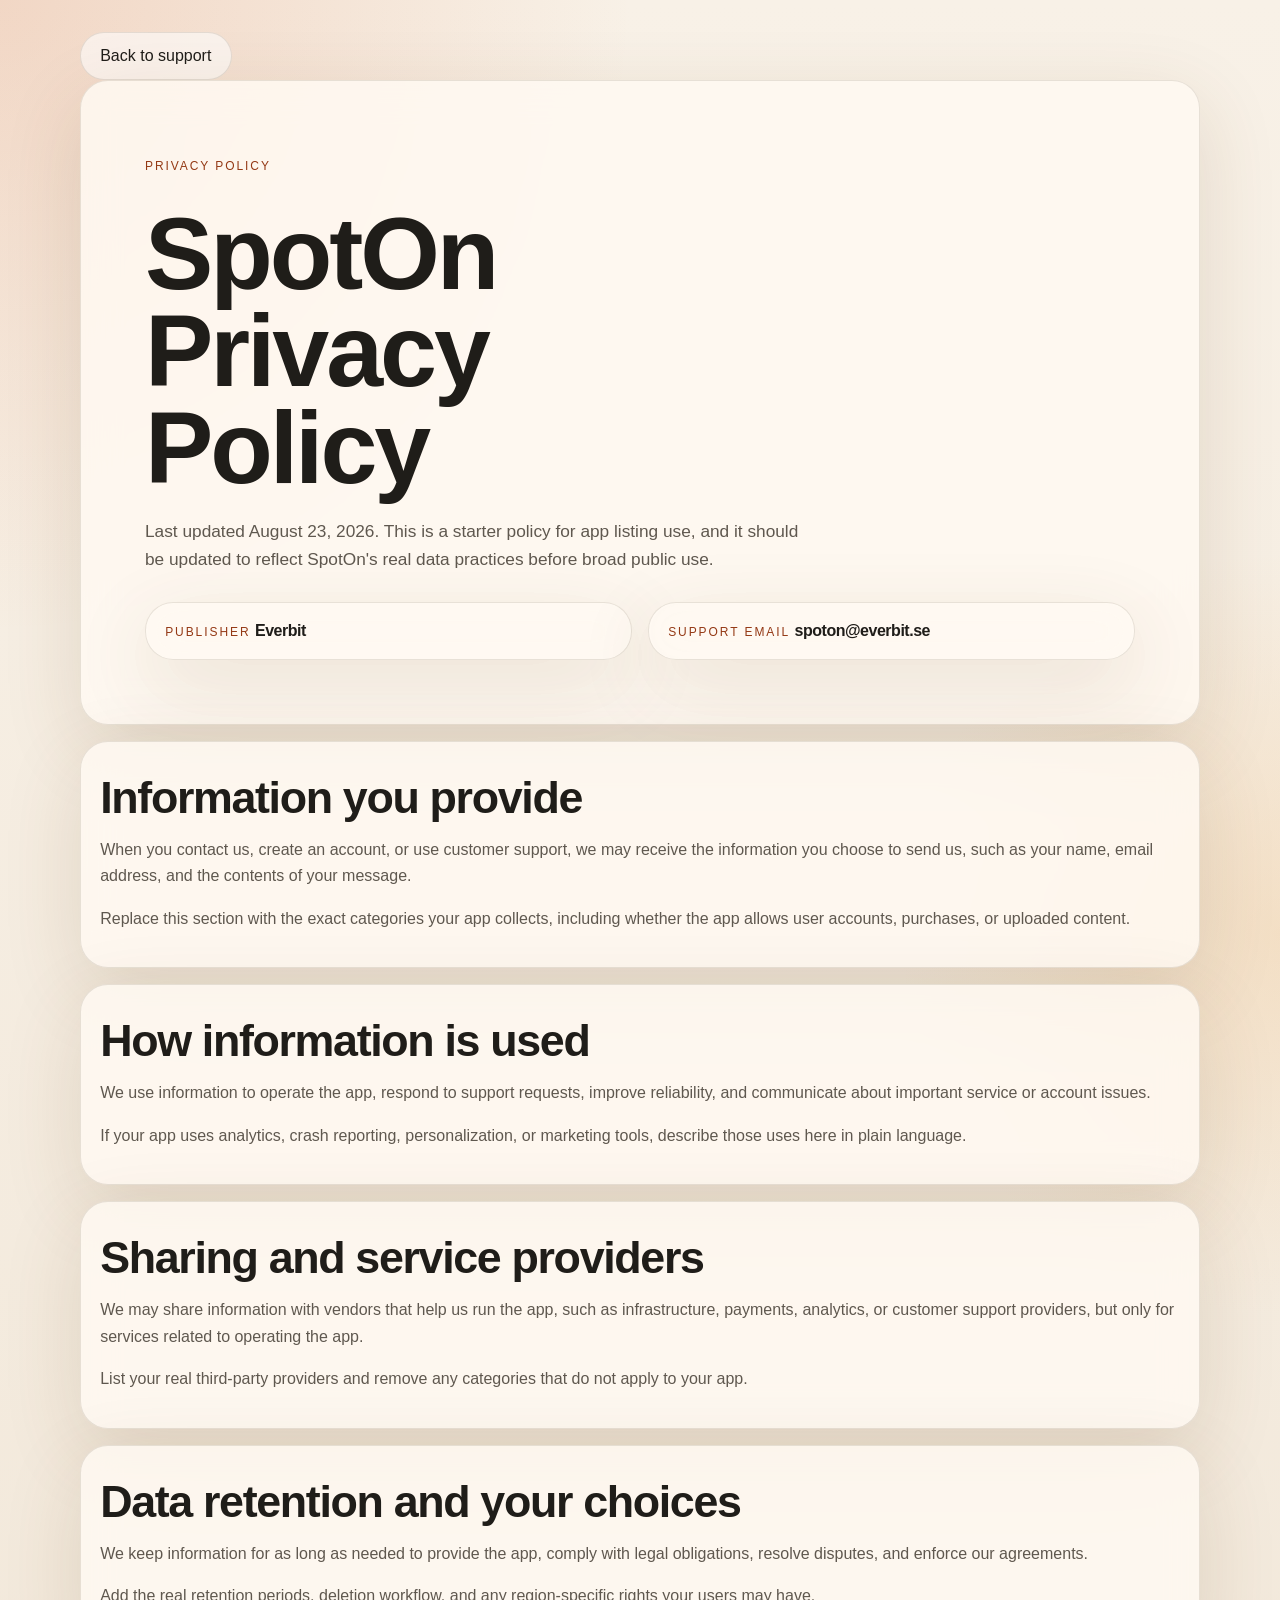
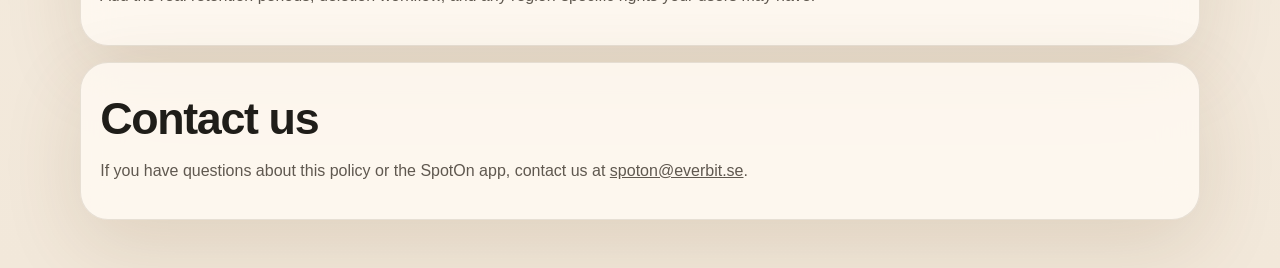
==== privacy/index.html @ d0b2c5c5 "Push site draft" ====
<!DOCTYPE html>
<html lang="en">
<head>
    <meta charset="utf-8"/>
    <meta name="viewport" content="width=device-width, initial-scale=1"/>
    <title>SpotOn Privacy Policy</title>
    <meta name="description" content="Privacy policy for the SpotOn app."/>
    <link rel="stylesheet" href="/styles.css"/>
</head>
<body>
<main class="shell">
    <a class="back-link" href="/support/">Back to support</a>

    <section class="panel">
        <p class="eyebrow">Privacy policy</p>
        <h1>SpotOn Privacy Policy</h1>
        <p class="lede">
            Last updated August 23, 2026. This is a starter policy for app listing use,
            and it should be updated to reflect SpotOn's real data practices before broad
            public use.
        </p>

        <div class="summary-grid">
            <section class="summary-card">
                <span class="label">Publisher</span>
                <strong>Everbit</strong>
            </section>
            <section class="summary-card">
                <span class="label">Support email</span>
                <strong>spoton@everbit.se</strong>
            </section>
        </div>
    </section>

    <div class="policy-sections">
        <section class="policy-card">
            <h2>Information you provide</h2>
            <p class="muted">
                When you contact us, create an account, or use customer support, we may receive the
                information you choose to send us, such as your name, email address, and the contents
                of your message.
            </p>
            <p class="muted">
                Replace this section with the exact categories your app collects, including whether the
                app allows user accounts, purchases, or uploaded content.
            </p>
        </section>

        <section class="policy-card">
            <h2>How information is used</h2>
            <p class="muted">
                We use information to operate the app, respond to support requests, improve
                reliability, and communicate about important service or account issues.
            </p>
            <p class="muted">
                If your app uses analytics, crash reporting, personalization, or marketing tools,
                describe those uses here in plain language.
            </p>
        </section>

        <section class="policy-card">
            <h2>Sharing and service providers</h2>
            <p class="muted">
                We may share information with vendors that help us run the app, such as
                infrastructure, payments, analytics, or customer support providers, but only for
                services related to operating the app.
            </p>
            <p class="muted">
                List your real third-party providers and remove any categories that do not apply to
                your app.
            </p>
        </section>

        <section class="policy-card">
            <h2>Data retention and your choices</h2>
            <p class="muted">
                We keep information for as long as needed to provide the app, comply with legal
                obligations, resolve disputes, and enforce our agreements.
            </p>
            <p class="muted">
                Add the real retention periods, deletion workflow, and any region-specific rights your
                users may have.
            </p>
        </section>

        <section class="policy-card">
            <h2>Contact us</h2>
            <p class="muted">
                If you have questions about this policy or the SpotOn app, contact us at
                <a href="mailto:spoton@everbit.se">spoton@everbit.se</a>.
            </p>
        </section>
    </div>
</main>
</body>
</html>
---- styles.css ----
:root {
    --page-bg: #f6efe2;
    --surface: rgba(255, 250, 242, 0.84);
    --ink: #1f1d19;
    --muted: #5f584f;
    --line: rgba(64, 50, 28, 0.12);
    --accent: #d4602b;
    --accent-deep: #943915;
    --shadow: 0 24px 80px rgba(96, 64, 22, 0.14);
}

* {
    box-sizing: border-box;
}

html {
    scroll-behavior: smooth;
}

body {
    margin: 0;
    background: radial-gradient(circle at top left, rgba(212, 96, 43, 0.18), transparent 28%),
    radial-gradient(circle at right center, rgba(239, 191, 132, 0.3), transparent 24%),
    linear-gradient(180deg, #f8f1e7 0%, #f2e8da 100%);
    color: var(--ink);
    font-family: "Helvetica Neue", Helvetica, Arial, sans-serif;
}

a {
    color: inherit;
}

.shell {
    width: min(1120px, calc(100vw - 2rem));
    margin: 0 auto;
    padding: 2rem 0 3rem;
}

.panel,
.info-card,
.summary-card,
.policy-card {
    border: 1px solid var(--line);
    border-radius: 28px;
    background: var(--surface);
    box-shadow: var(--shadow);
    backdrop-filter: blur(18px);
}

.panel {
    padding: clamp(2rem, 5vw, 4rem);
}

.eyebrow,
.label {
    display: inline-block;
    font-size: 0.75rem;
    letter-spacing: 0.16em;
    text-transform: uppercase;
    color: var(--accent-deep);
}

h1,
h2,
h3,
strong {
    margin: 0;
    font-weight: 700;
    letter-spacing: -0.03em;
}

h1 {
    margin-top: 1rem;
    max-width: 10ch;
    font-size: clamp(3rem, 11vw, 6.4rem);
    line-height: 0.95;
}

h2 {
    margin-top: 0.8rem;
    font-size: clamp(1.8rem, 4vw, 2.8rem);
    line-height: 1.05;
}

h3 {
    font-size: 1.1rem;
}

p,
li {
    line-height: 1.65;
}

.lede {
    margin: 1.25rem 0 0;
    max-width: 42rem;
    color: var(--muted);
    font-size: 1.08rem;
}

.actions {
    display: flex;
    flex-wrap: wrap;
    gap: 0.9rem;
    margin-top: 2rem;
}

.button,
.subtle-link,
.back-link {
    display: inline-flex;
    align-items: center;
    justify-content: center;
    min-height: 3rem;
    padding: 0.75rem 1.2rem;
    border-radius: 999px;
    text-decoration: none;
}

.button {
    background: var(--accent);
    color: #fff8f2;
}

.subtle-link,
.back-link {
    border: 1px solid var(--line);
    background: rgba(255, 255, 255, 0.58);
}

.grid,
.summary-grid {
    display: grid;
    gap: 1rem;
}

.grid {
    grid-template-columns: minmax(0, 1.5fr) minmax(280px, 0.9fr);
    margin-top: 1rem;
}

.card-grid {
    display: grid;
    grid-template-columns: repeat(auto-fit, minmax(220px, 1fr));
    gap: 1rem;
    margin-top: 2rem;
}

.info-card,
.summary-card,
.policy-card {
    padding: 1.2rem;
}

.accent-card {
    background: linear-gradient(135deg, rgba(212, 96, 43, 0.16), rgba(255, 250, 242, 0.96));
}

.muted {
    color: var(--muted);
}

.stack {
    display: grid;
    gap: 1rem;
}

.stack > div,
.link-list li {
    padding-top: 1rem;
    border-top: 1px solid var(--line);
}

.link-list {
    list-style: none;
    padding: 0;
    margin: 1.4rem 0 0;
}

.link-list li {
    display: flex;
    justify-content: space-between;
    gap: 1rem;
}

.summary-grid {
    grid-template-columns: repeat(auto-fit, minmax(220px, 1fr));
    margin-top: 1.75rem;
}

.policy-sections {
    display: grid;
    gap: 1rem;
    margin-top: 1rem;
}

@media (max-width: 820px) {
    .grid {
        grid-template-columns: 1fr;
    }

    h1 {
        max-width: 100%;
    }
}
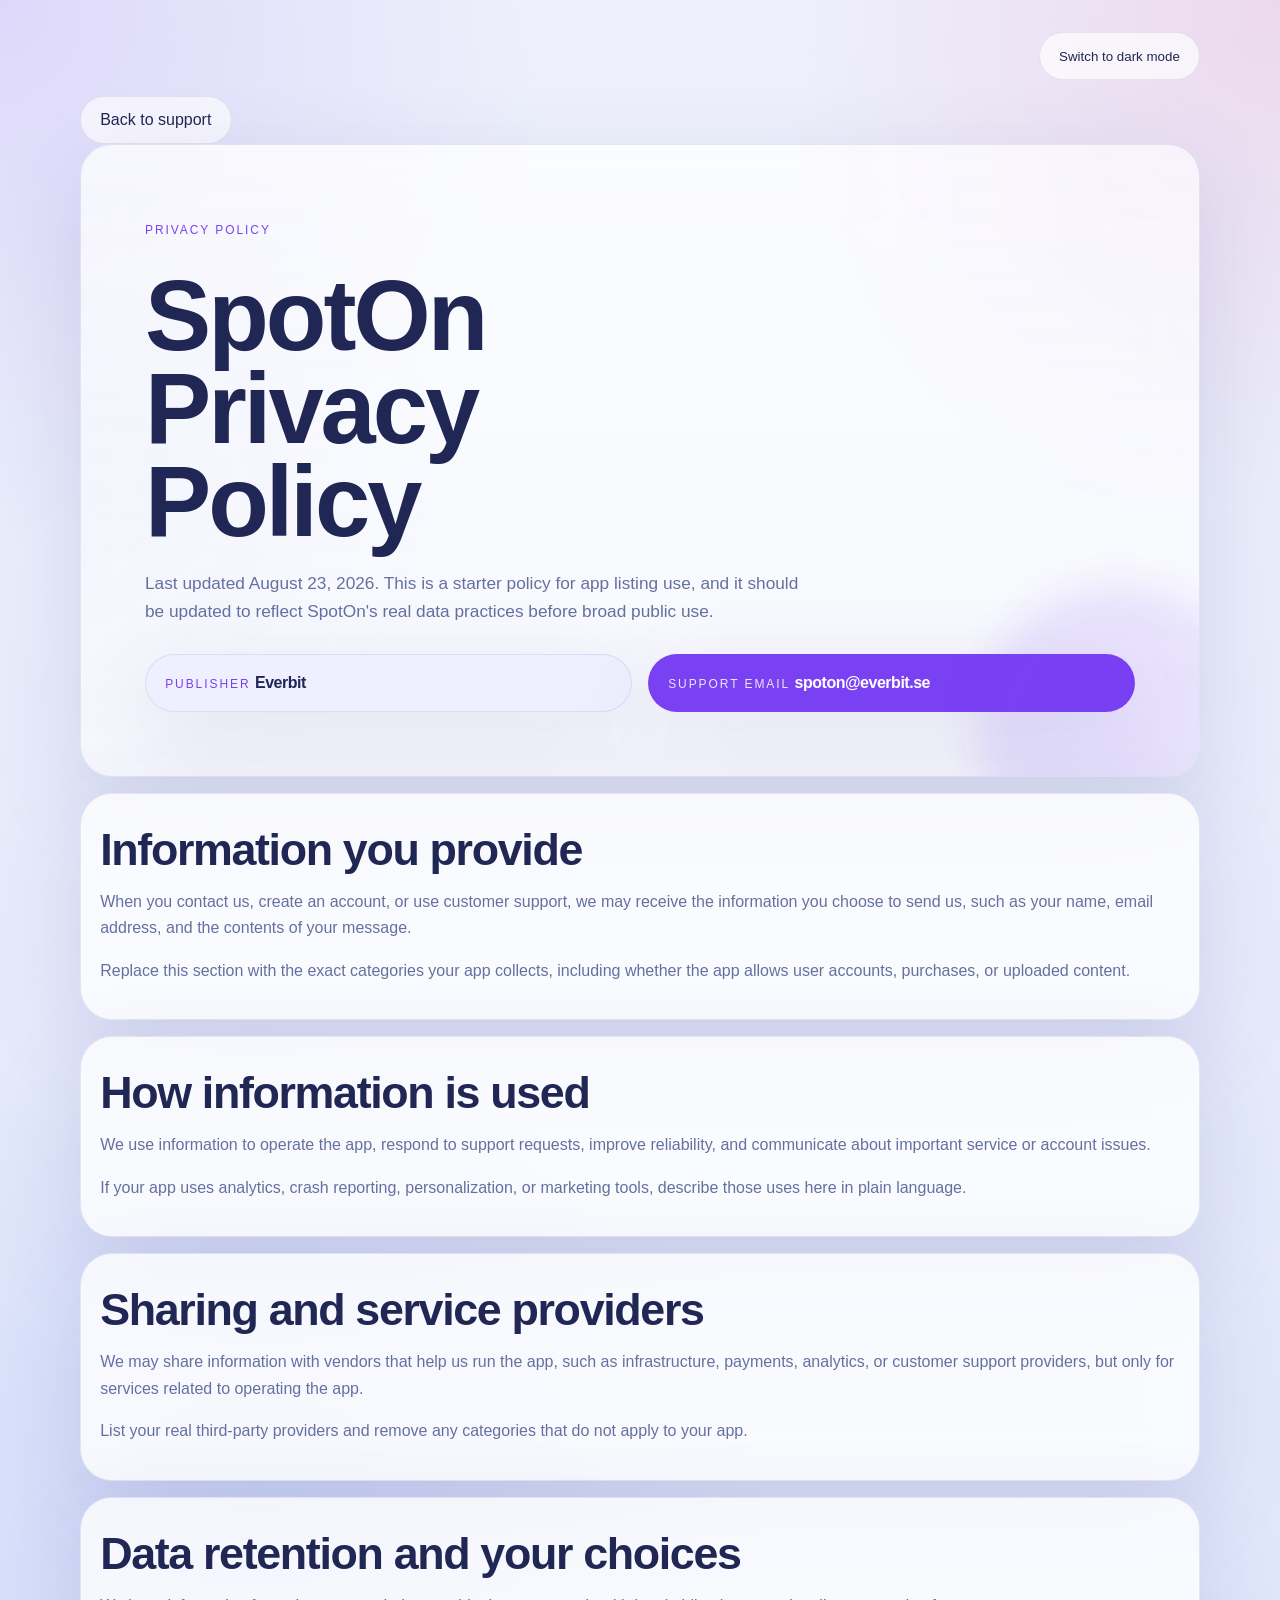
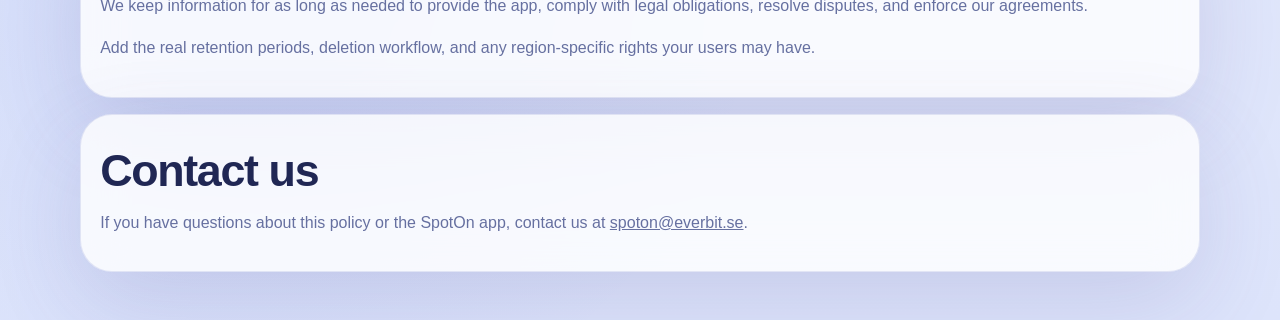
==== commit f7c0fc63: "Polish support page adapt to SpotOn theme" ====
--- a/privacy/index.html
+++ b/privacy/index.html
@@ -6,12 +6,16 @@
     <title>SpotOn Privacy Policy</title>
     <meta name="description" content="Privacy policy for the SpotOn app."/>
     <link rel="stylesheet" href="/styles.css"/>
+    <script src="/theme.js" defer></script>
 </head>
 <body>
 <main class="shell">
+    <div class="topbar">
+        <button class="subtle-link theme-toggle" data-theme-toggle type="button">Switch theme</button>
+    </div>
     <a class="back-link" href="/support/">Back to support</a>
 
-    <section class="panel">
+    <section class="panel hero-panel">
         <p class="eyebrow">Privacy policy</p>
         <h1>SpotOn Privacy Policy</h1>
         <p class="lede">
@@ -21,11 +25,11 @@
         </p>
 
         <div class="summary-grid">
-            <section class="summary-card">
+            <section class="summary-card soft-card">
                 <span class="label">Publisher</span>
                 <strong>Everbit</strong>
             </section>
-            <section class="summary-card">
+            <section class="summary-card gradient-card">
                 <span class="label">Support email</span>
                 <strong>spoton@everbit.se</strong>
             </section>
--- a/styles.css
+++ b/styles.css
@@ -1,12 +1,22 @@
-:root {
-    --page-bg: #f6efe2;
-    --surface: rgba(255, 250, 242, 0.84);
-    --ink: #1f1d19;
-    --muted: #5f584f;
-    --line: rgba(64, 50, 28, 0.12);
-    --accent: #d4602b;
-    --accent-deep: #943915;
-    --shadow: 0 24px 80px rgba(96, 64, 22, 0.14);
+:root,
+:root[data-theme="light"] {
+    --page-bg: #eef1fb;
+    --page-bg-deep: #dde4fb;
+    --surface: rgba(255, 255, 255, 0.8);
+    --surface-strong: rgba(255, 255, 255, 0.92);
+    --ink: #202754;
+    --muted: #6670a0;
+    --line: rgba(89, 102, 180, 0.14);
+    --accent-blue: #315fe8;
+    --accent-violet: #7a41f3;
+    --accent-pink: #e458a8;
+    --pill-bg: rgba(255, 255, 255, 0.68);
+    --hero-bg: rgba(255, 255, 255, 0.76);
+    --hero-bg-strong: rgba(255, 255, 255, 0.68);
+    --solid-accent: #7a41f3;
+    --solid-accent-strong: #315fe8;
+    --solid-accent-soft: #eef0ff;
+    --shadow: 0 30px 90px rgba(83, 76, 152, 0.16);
 }
 
 * {
@@ -19,11 +29,12 @@
 
 body {
     margin: 0;
-    background: radial-gradient(circle at top left, rgba(212, 96, 43, 0.18), transparent 28%),
-    radial-gradient(circle at right center, rgba(239, 191, 132, 0.3), transparent 24%),
-    linear-gradient(180deg, #f8f1e7 0%, #f2e8da 100%);
+    background: radial-gradient(circle at top left, rgba(122, 65, 243, 0.14), transparent 24%),
+    radial-gradient(circle at top right, rgba(228, 88, 168, 0.16), transparent 22%),
+    radial-gradient(circle at 20% 80%, rgba(49, 95, 232, 0.1), transparent 28%),
+    linear-gradient(180deg, var(--page-bg) 0%, var(--page-bg-deep) 100%);
     color: var(--ink);
-    font-family: "Helvetica Neue", Helvetica, Arial, sans-serif;
+    font-family: Inter, "SF Pro Display", "Helvetica Neue", Helvetica, Arial, sans-serif;
 }
 
 a {
@@ -41,14 +52,40 @@
 .summary-card,
 .policy-card {
     border: 1px solid var(--line);
-    border-radius: 28px;
+    border-radius: 32px;
     background: var(--surface);
     box-shadow: var(--shadow);
-    backdrop-filter: blur(18px);
+    backdrop-filter: blur(22px);
 }
 
 .panel {
     padding: clamp(2rem, 5vw, 4rem);
+}
+
+.hero-panel {
+    position: relative;
+    overflow: hidden;
+    background: linear-gradient(180deg, var(--hero-bg), var(--hero-bg-strong)),
+    radial-gradient(circle at top right, rgba(122, 65, 243, 0.12), transparent 30%),
+    radial-gradient(circle at left center, rgba(49, 95, 232, 0.1), transparent 32%);
+}
+
+.hero-panel::after {
+    content: "";
+    position: absolute;
+    right: -4rem;
+    bottom: -6rem;
+    width: 18rem;
+    height: 18rem;
+    border-radius: 999px;
+    background: rgba(122, 65, 243, 0.14);
+    filter: blur(20px);
+    opacity: 0.9;
+    pointer-events: none;
+}
+
+.section-panel {
+    background: var(--surface-strong);
 }
 
 .eyebrow,
@@ -57,7 +94,7 @@
     font-size: 0.75rem;
     letter-spacing: 0.16em;
     text-transform: uppercase;
-    color: var(--accent-deep);
+    color: var(--accent-violet);
 }
 
 h1,
@@ -71,9 +108,9 @@
 
 h1 {
     margin-top: 1rem;
-    max-width: 10ch;
-    font-size: clamp(3rem, 11vw, 6.4rem);
-    line-height: 0.95;
+    max-width: 11ch;
+    font-size: clamp(3rem, 11vw, 6.2rem);
+    line-height: 0.94;
 }
 
 h2 {
@@ -115,17 +152,25 @@
     padding: 0.75rem 1.2rem;
     border-radius: 999px;
     text-decoration: none;
+    transition: transform 180ms ease, box-shadow 180ms ease, background 180ms ease;
 }
 
 .button {
-    background: var(--accent);
-    color: #fff8f2;
+    background: var(--solid-accent);
+    color: #ffffff;
+    box-shadow: 0 16px 36px rgba(122, 65, 243, 0.24);
 }
 
 .subtle-link,
 .back-link {
     border: 1px solid var(--line);
-    background: rgba(255, 255, 255, 0.58);
+    background: var(--pill-bg);
+}
+
+.button:hover,
+.subtle-link:hover,
+.back-link:hover {
+    transform: translateY(-1px);
 }
 
 .grid,
@@ -152,12 +197,38 @@
     padding: 1.2rem;
 }
 
-.accent-card {
-    background: linear-gradient(135deg, rgba(212, 96, 43, 0.16), rgba(255, 250, 242, 0.96));
+.gradient-card {
+    background: var(--solid-accent);
+    color: #ffffff;
+    border-color: transparent;
+}
+
+.gradient-card .label,
+.gradient-card .muted,
+.gradient-card a {
+    color: rgba(255, 255, 255, 0.86);
+}
+
+.soft-card {
+    background: var(--solid-accent-soft);
 }
 
 .muted {
     color: var(--muted);
+}
+
+.theme-toggle {
+    cursor: pointer;
+}
+
+.topbar {
+    display: flex;
+    justify-content: flex-end;
+    margin-bottom: 1rem;
+}
+
+.topbar .subtle-link {
+    color: var(--ink);
 }
 
 .stack {
@@ -194,6 +265,84 @@
     margin-top: 1rem;
 }
 
+:root[data-theme="dark"] {
+    --page-bg: #14163d;
+    --page-bg-deep: #181847;
+    --surface: rgba(34, 36, 88, 0.84);
+    --surface-strong: rgba(38, 41, 98, 0.92);
+    --ink: #f3f4ff;
+    --muted: #b7bbe7;
+    --line: rgba(157, 166, 243, 0.14);
+    --pill-bg: rgba(56, 59, 122, 0.58);
+    --hero-bg: rgba(34, 37, 93, 0.88);
+    --hero-bg-strong: rgba(30, 33, 84, 0.88);
+    --solid-accent: #e458a8;
+    --solid-accent-strong: #7a41f3;
+    --solid-accent-soft: rgba(64, 67, 138, 0.88);
+    --shadow: 0 30px 90px rgba(7, 7, 28, 0.38);
+}
+
+:root[data-theme="dark"] body {
+    background: radial-gradient(circle at top left, rgba(122, 65, 243, 0.18), transparent 24%),
+    radial-gradient(circle at top right, rgba(228, 88, 168, 0.18), transparent 22%),
+    linear-gradient(180deg, var(--page-bg) 0%, var(--page-bg-deep) 100%);
+}
+
+:root[data-theme="dark"] .hero-panel {
+    background: linear-gradient(180deg, var(--hero-bg), var(--hero-bg-strong)),
+    radial-gradient(circle at top right, rgba(228, 88, 168, 0.14), transparent 30%),
+    radial-gradient(circle at left center, rgba(49, 95, 232, 0.14), transparent 32%);
+}
+
+:root[data-theme="dark"] .hero-panel::after {
+    background: rgba(228, 88, 168, 0.16);
+}
+
+:root[data-theme="dark"] .soft-card {
+    background: var(--solid-accent-soft);
+}
+
+:root[data-theme="dark"] .button {
+    box-shadow: 0 16px 36px rgba(228, 88, 168, 0.24);
+}
+
+:root[data-theme="dark"] .gradient-card .label,
+:root[data-theme="dark"] .gradient-card .muted,
+:root[data-theme="dark"] .gradient-card a {
+    color: rgba(255, 255, 255, 0.88);
+}
+
+@media (prefers-color-scheme: dark) {
+    :root:not([data-theme]) {
+        --page-bg: #14163d;
+        --page-bg-deep: #181847;
+        --surface: rgba(34, 36, 88, 0.84);
+        --surface-strong: rgba(38, 41, 98, 0.92);
+        --ink: #f3f4ff;
+        --muted: #b7bbe7;
+        --line: rgba(157, 166, 243, 0.14);
+        --pill-bg: rgba(56, 59, 122, 0.58);
+        --hero-bg: rgba(34, 37, 93, 0.88);
+        --hero-bg-strong: rgba(30, 33, 84, 0.88);
+        --solid-accent: #e458a8;
+        --solid-accent-strong: #7a41f3;
+        --solid-accent-soft: rgba(64, 67, 138, 0.88);
+        --shadow: 0 30px 90px rgba(7, 7, 28, 0.38);
+    }
+
+    body {
+        background: radial-gradient(circle at top left, rgba(122, 65, 243, 0.18), transparent 24%),
+        radial-gradient(circle at top right, rgba(228, 88, 168, 0.18), transparent 22%),
+        linear-gradient(180deg, var(--page-bg) 0%, var(--page-bg-deep) 100%);
+    }
+
+    :root:not([data-theme]) .hero-panel {
+        background: linear-gradient(180deg, var(--hero-bg), var(--hero-bg-strong)),
+        radial-gradient(circle at top right, rgba(228, 88, 168, 0.14), transparent 30%),
+        radial-gradient(circle at left center, rgba(49, 95, 232, 0.14), transparent 32%);
+    }
+}
+
 @media (max-width: 820px) {
     .grid {
         grid-template-columns: 1fr;
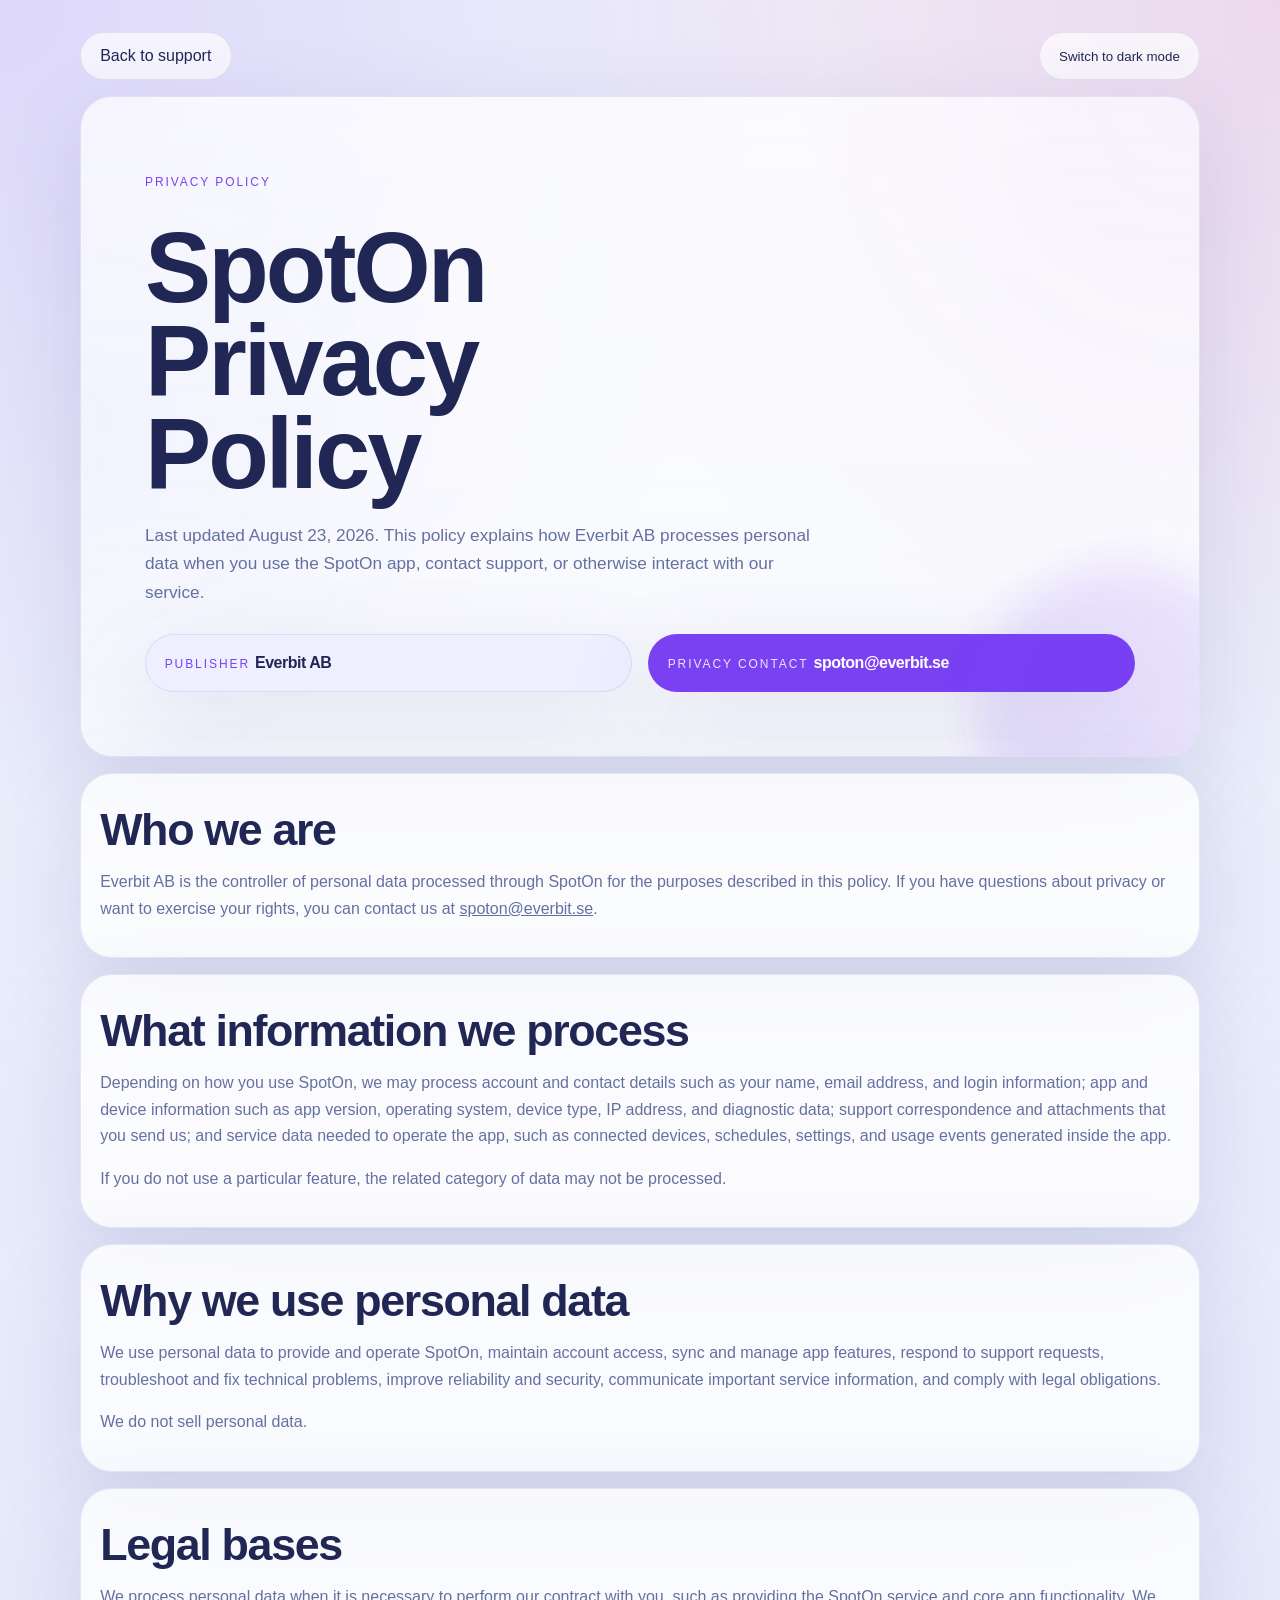
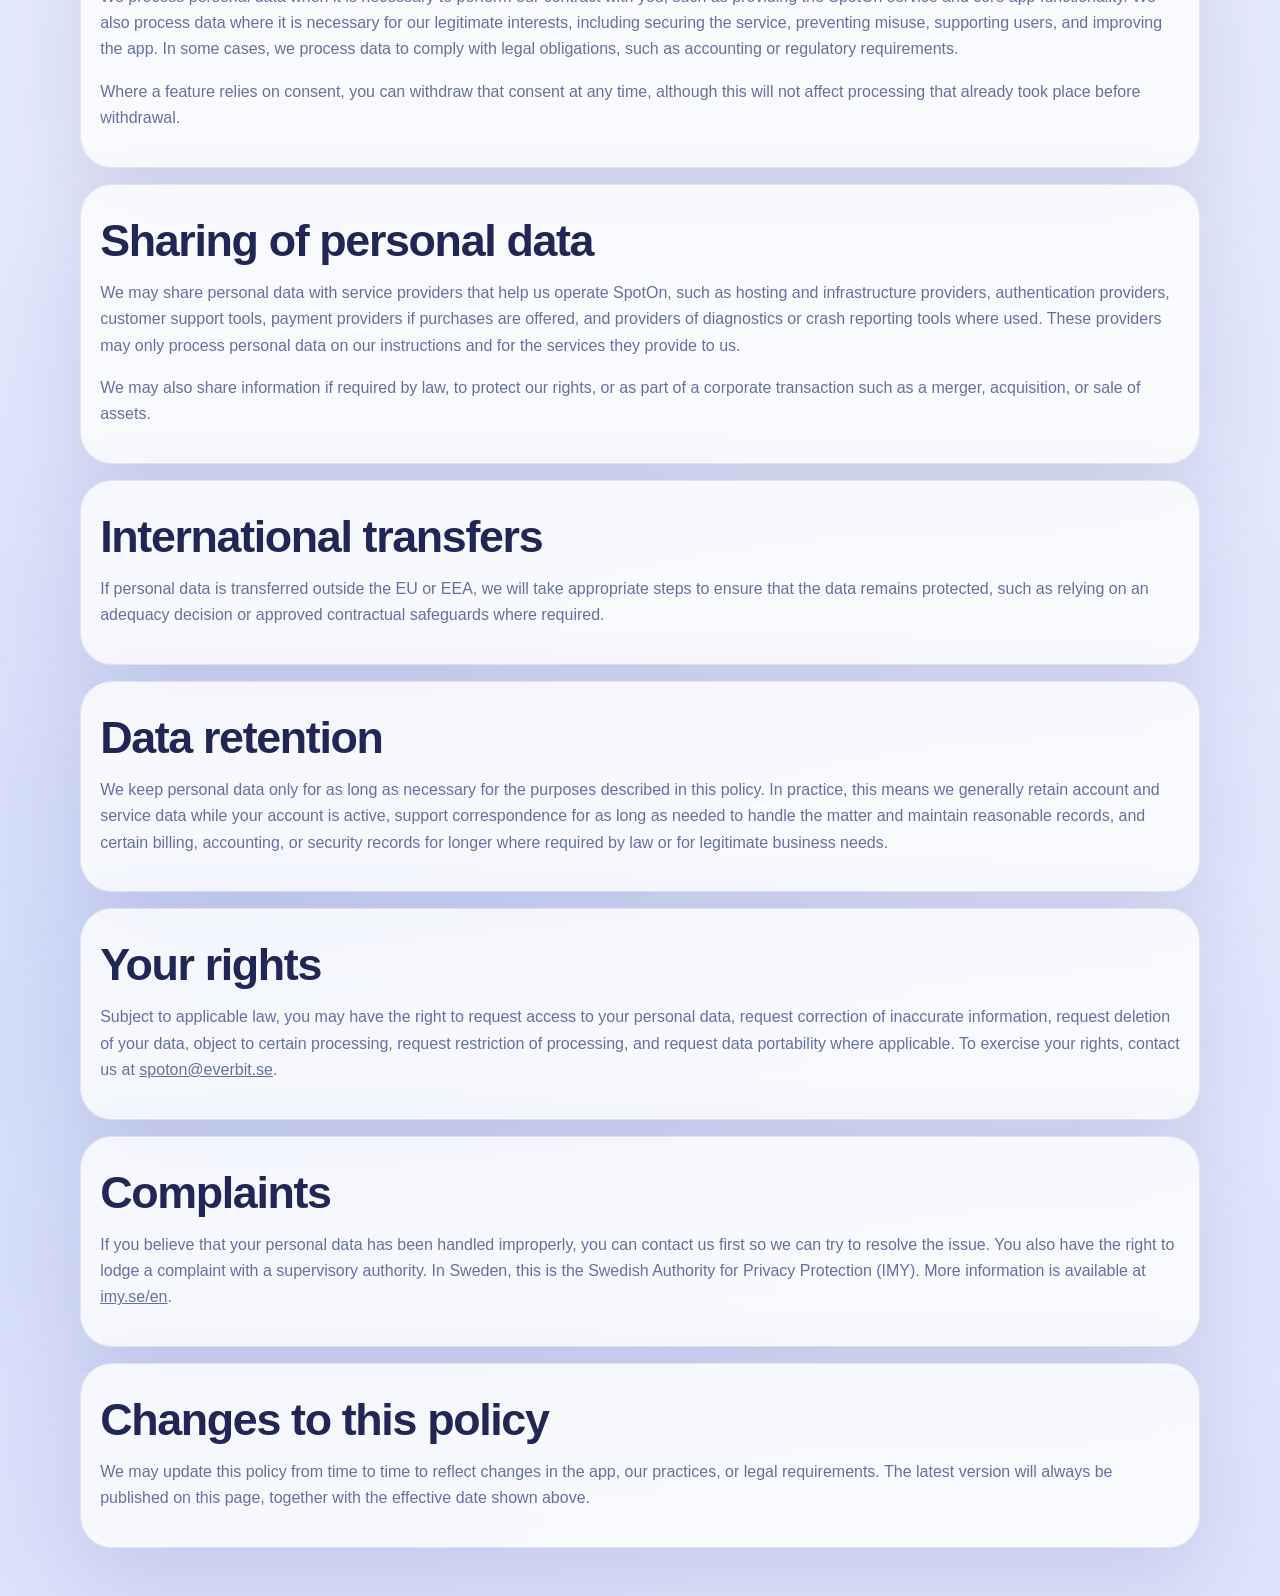
==== commit e4fb55dc: "Draft the privacy policy" ====
--- a/privacy/index.html
+++ b/privacy/index.html
@@ -10,27 +10,27 @@
 </head>
 <body>
 <main class="shell">
-    <div class="topbar">
+    <div class="topbar topbar-spread">
+        <a class="back-link" href="/support/">Back to support</a>
         <button class="subtle-link theme-toggle" data-theme-toggle type="button">Switch theme</button>
     </div>
-    <a class="back-link" href="/support/">Back to support</a>
 
     <section class="panel hero-panel">
         <p class="eyebrow">Privacy policy</p>
         <h1>SpotOn Privacy Policy</h1>
         <p class="lede">
-            Last updated August 23, 2026. This is a starter policy for app listing use,
-            and it should be updated to reflect SpotOn's real data practices before broad
-            public use.
+            Last updated August 23, 2026. This policy explains how Everbit AB
+            processes personal data when you use the SpotOn app, contact support,
+            or otherwise interact with our service.
         </p>
 
         <div class="summary-grid">
             <section class="summary-card soft-card">
                 <span class="label">Publisher</span>
-                <strong>Everbit</strong>
+                <strong>Everbit AB</strong>
             </section>
             <section class="summary-card gradient-card">
-                <span class="label">Support email</span>
+                <span class="label">Privacy contact</span>
                 <strong>spoton@everbit.se</strong>
             </section>
         </div>
@@ -38,60 +38,121 @@
 
     <div class="policy-sections">
         <section class="policy-card">
-            <h2>Information you provide</h2>
+            <h2>Who we are</h2>
             <p class="muted">
-                When you contact us, create an account, or use customer support, we may receive the
-                information you choose to send us, such as your name, email address, and the contents
-                of your message.
-            </p>
-            <p class="muted">
-                Replace this section with the exact categories your app collects, including whether the
-                app allows user accounts, purchases, or uploaded content.
+                Everbit AB is the controller of personal data processed through SpotOn for the purposes
+                described in this policy. If you have questions about privacy or want to exercise your
+                rights, you can contact us at <a href="mailto:spoton@everbit.se">spoton@everbit.se</a>.
             </p>
         </section>
 
         <section class="policy-card">
-            <h2>How information is used</h2>
+            <h2>What information we process</h2>
             <p class="muted">
-                We use information to operate the app, respond to support requests, improve
-                reliability, and communicate about important service or account issues.
+                Depending on how you use SpotOn, we may process account and contact details such as your
+                name, email address, and login information; app and device information such as app
+                version, operating system, device type, IP address, and diagnostic data; support
+                correspondence and attachments that you send us; and service data needed to operate the
+                app, such as connected devices, schedules, settings, and usage events generated inside
+                the app.
             </p>
             <p class="muted">
-                If your app uses analytics, crash reporting, personalization, or marketing tools,
-                describe those uses here in plain language.
+                If you do not use a particular feature, the related category of data may not be
+                processed.
             </p>
         </section>
 
         <section class="policy-card">
-            <h2>Sharing and service providers</h2>
+            <h2>Why we use personal data</h2>
             <p class="muted">
-                We may share information with vendors that help us run the app, such as
-                infrastructure, payments, analytics, or customer support providers, but only for
-                services related to operating the app.
+                We use personal data to provide and operate SpotOn, maintain account access, sync and
+                manage app features, respond to support requests, troubleshoot and fix technical
+                problems, improve reliability and security, communicate important service information,
+                and comply with legal obligations.
             </p>
             <p class="muted">
-                List your real third-party providers and remove any categories that do not apply to
-                your app.
+                We do not sell personal data.
             </p>
         </section>
 
         <section class="policy-card">
-            <h2>Data retention and your choices</h2>
+            <h2>Legal bases</h2>
             <p class="muted">
-                We keep information for as long as needed to provide the app, comply with legal
-                obligations, resolve disputes, and enforce our agreements.
+                We process personal data when it is necessary to perform our contract with you, such as
+                providing the SpotOn service and core app functionality. We also process data where it
+                is necessary for our legitimate interests, including securing the service, preventing
+                misuse, supporting users, and improving the app. In some cases, we process data to
+                comply with legal obligations, such as accounting or regulatory requirements.
             </p>
             <p class="muted">
-                Add the real retention periods, deletion workflow, and any region-specific rights your
-                users may have.
+                Where a feature relies on consent, you can withdraw that consent at any time, although
+                this will not affect processing that already took place before withdrawal.
             </p>
         </section>
 
         <section class="policy-card">
-            <h2>Contact us</h2>
+            <h2>Sharing of personal data</h2>
             <p class="muted">
-                If you have questions about this policy or the SpotOn app, contact us at
+                We may share personal data with service providers that help us operate SpotOn, such as
+                hosting and infrastructure providers, authentication providers, customer support tools,
+                payment providers if purchases are offered, and providers of diagnostics or crash
+                reporting tools where used. These providers may only process personal data on our
+                instructions and for the services they provide to us.
+            </p>
+            <p class="muted">
+                We may also share information if required by law, to protect our rights, or as part of
+                a corporate transaction such as a merger, acquisition, or sale of assets.
+            </p>
+        </section>
+
+        <section class="policy-card">
+            <h2>International transfers</h2>
+            <p class="muted">
+                If personal data is transferred outside the EU or EEA, we will take appropriate steps
+                to ensure that the data remains protected, such as relying on an adequacy decision or
+                approved contractual safeguards where required.
+            </p>
+        </section>
+
+        <section class="policy-card">
+            <h2>Data retention</h2>
+            <p class="muted">
+                We keep personal data only for as long as necessary for the purposes described in this
+                policy. In practice, this means we generally retain account and service data while your
+                account is active, support correspondence for as long as needed to handle the matter and
+                maintain reasonable records, and certain billing, accounting, or security records for
+                longer where required by law or for legitimate business needs.
+            </p>
+        </section>
+
+        <section class="policy-card">
+            <h2>Your rights</h2>
+            <p class="muted">
+                Subject to applicable law, you may have the right to request access to your personal
+                data, request correction of inaccurate information, request deletion of your data,
+                object to certain processing, request restriction of processing, and request data
+                portability where applicable. To exercise your rights, contact us at
                 <a href="mailto:spoton@everbit.se">spoton@everbit.se</a>.
+            </p>
+        </section>
+
+        <section class="policy-card">
+            <h2>Complaints</h2>
+            <p class="muted">
+                If you believe that your personal data has been handled improperly, you can contact us
+                first so we can try to resolve the issue. You also have the right to lodge a complaint
+                with a supervisory authority. In Sweden, this is the Swedish Authority for Privacy
+                Protection (IMY). More information is available at <a href="https://www.imy.se/en" target="_blank"
+                                                                      rel="noreferrer">imy.se/en</a>.
+            </p>
+        </section>
+
+        <section class="policy-card">
+            <h2>Changes to this policy</h2>
+            <p class="muted">
+                We may update this policy from time to time to reflect changes in the app, our
+                practices, or legal requirements. The latest version will always be published on this
+                page, together with the effective date shown above.
             </p>
         </section>
     </div>
--- a/styles.css
+++ b/styles.css
@@ -224,7 +224,14 @@
 .topbar {
     display: flex;
     justify-content: flex-end;
+    align-items: center;
     margin-bottom: 1rem;
+    gap: 0.75rem;
+}
+
+.topbar-spread {
+    justify-content: space-between;
+    flex-wrap: wrap;
 }
 
 .topbar .subtle-link {
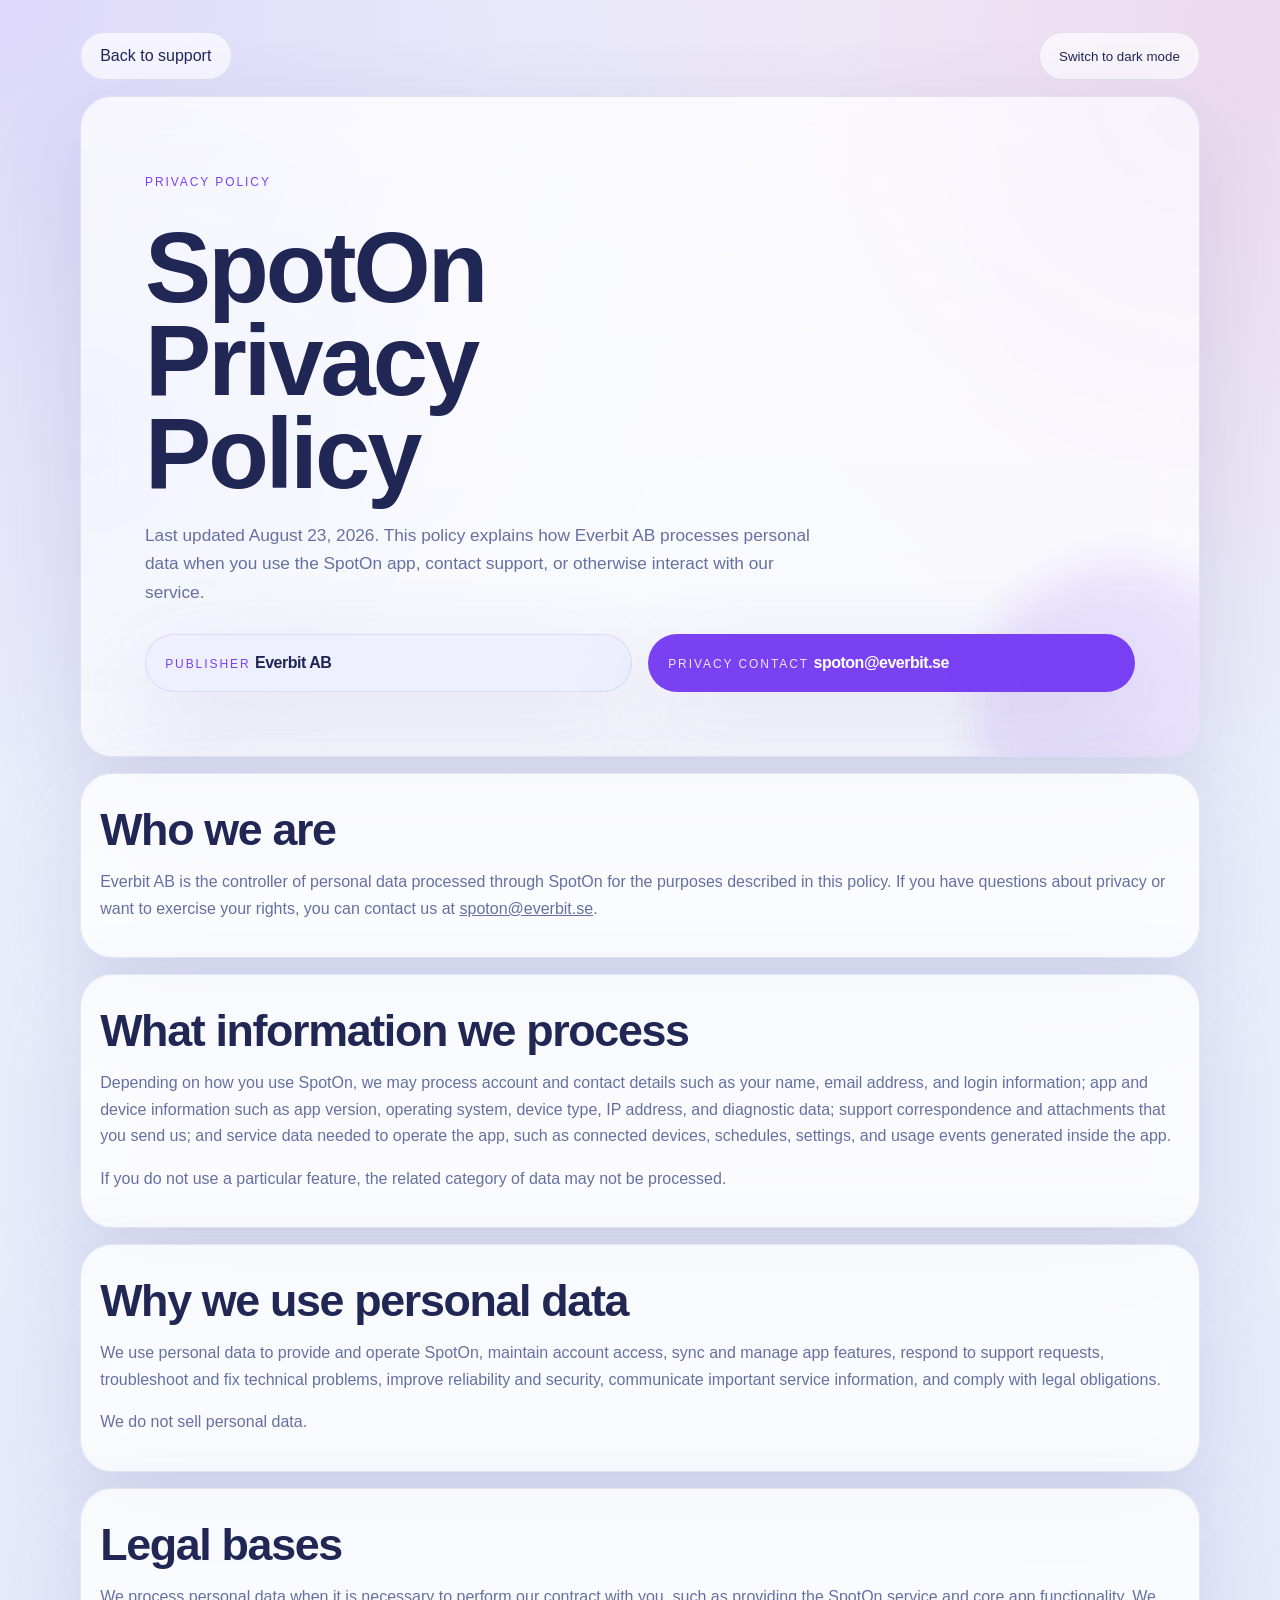
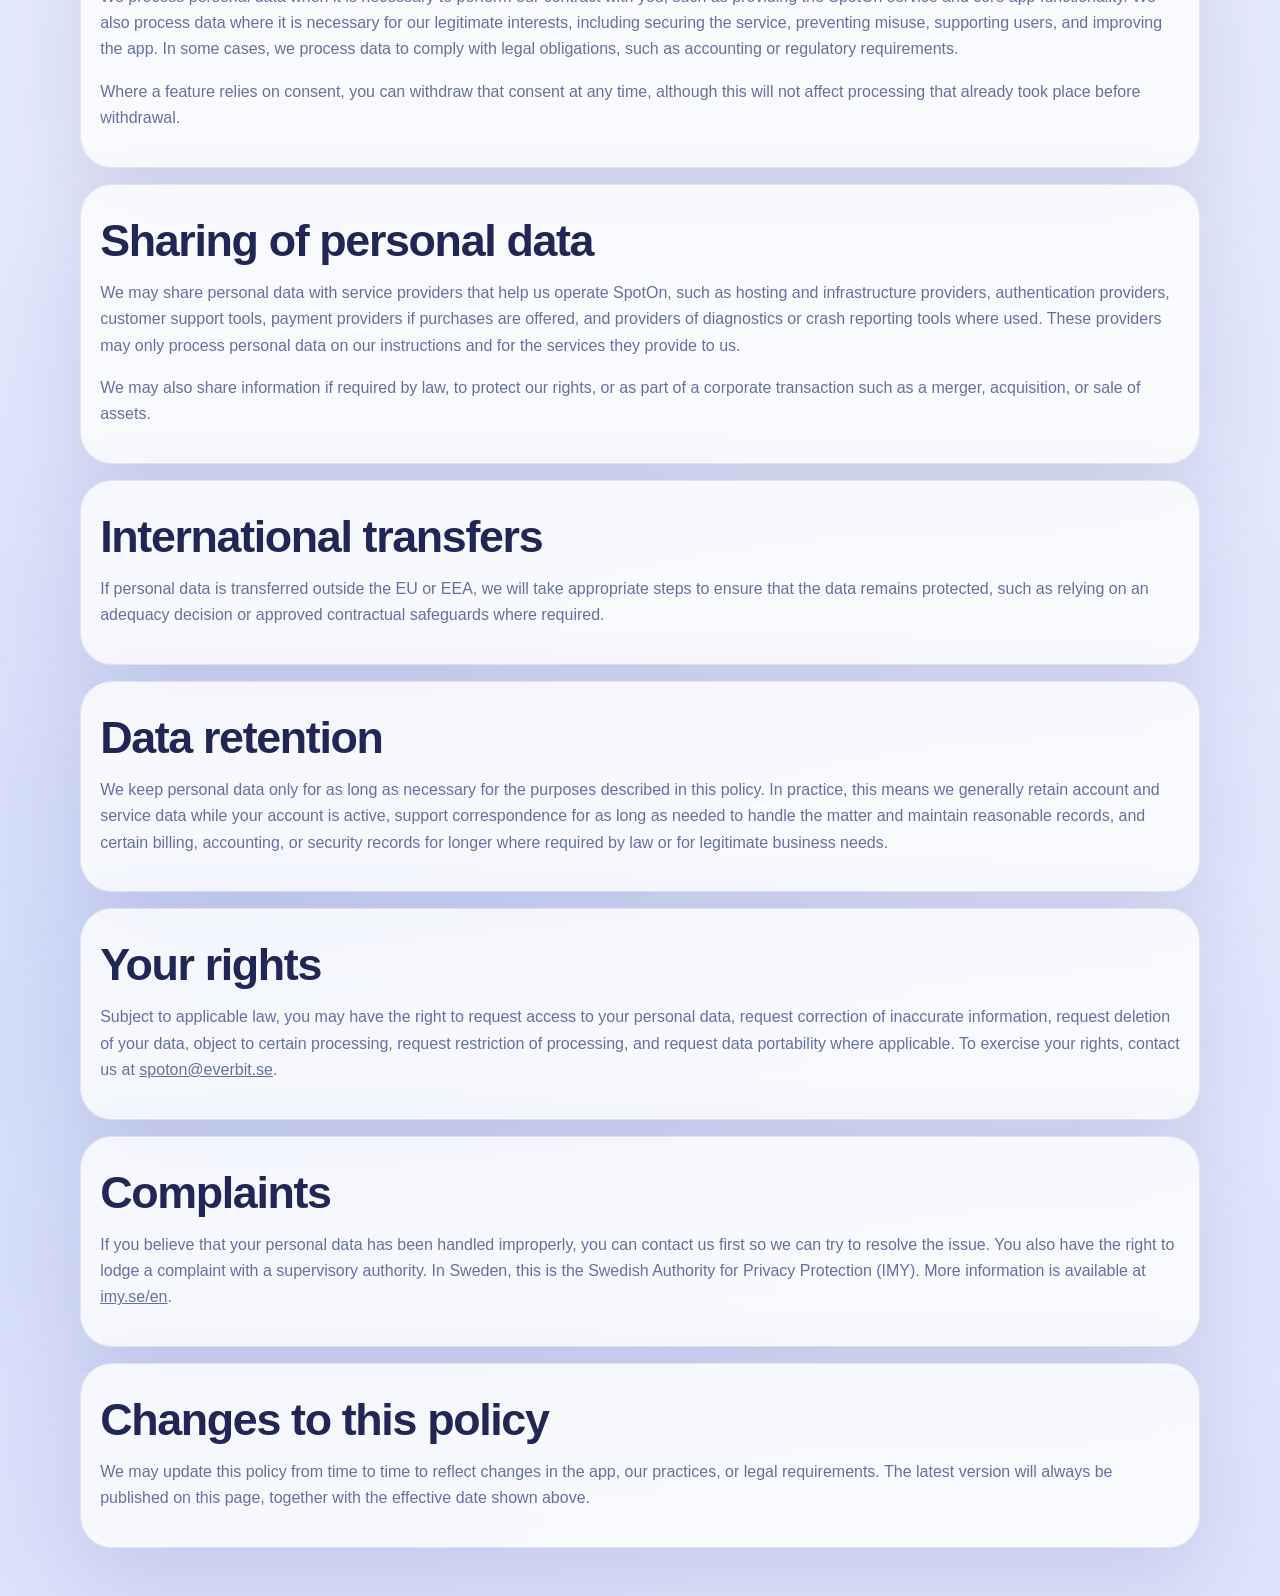
==== commit e5f4381b: "Fix paths" ====
--- a/privacy/index.html
+++ b/privacy/index.html
@@ -5,13 +5,13 @@
     <meta name="viewport" content="width=device-width, initial-scale=1"/>
     <title>SpotOn Privacy Policy</title>
     <meta name="description" content="Privacy policy for the SpotOn app."/>
-    <link rel="stylesheet" href="/styles.css"/>
-    <script src="/theme.js" defer></script>
+    <link rel="stylesheet" href="../styles.css"/>
+    <script src="../theme.js" defer></script>
 </head>
 <body>
 <main class="shell">
     <div class="topbar topbar-spread">
-        <a class="back-link" href="/support/">Back to support</a>
+        <a class="back-link" href="../support/">Back to support</a>
         <button class="subtle-link theme-toggle" data-theme-toggle type="button">Switch theme</button>
     </div>
 
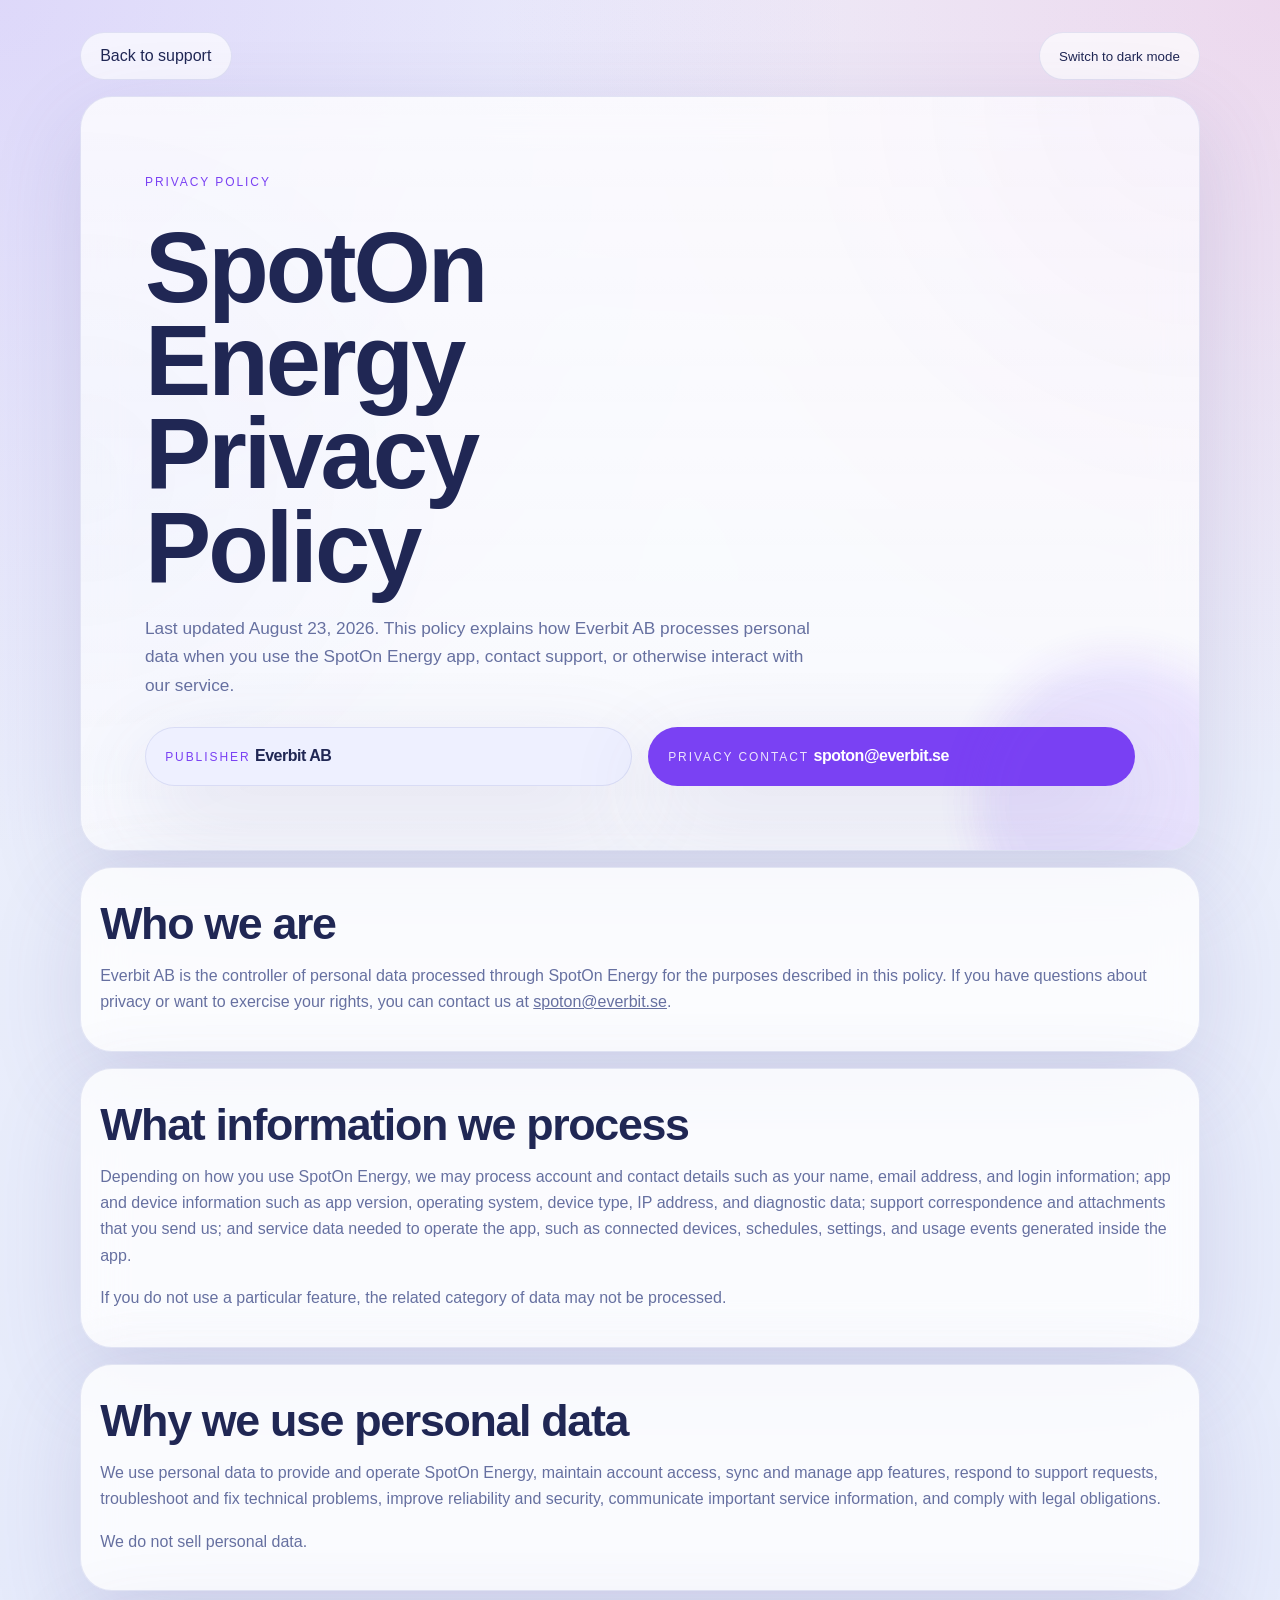
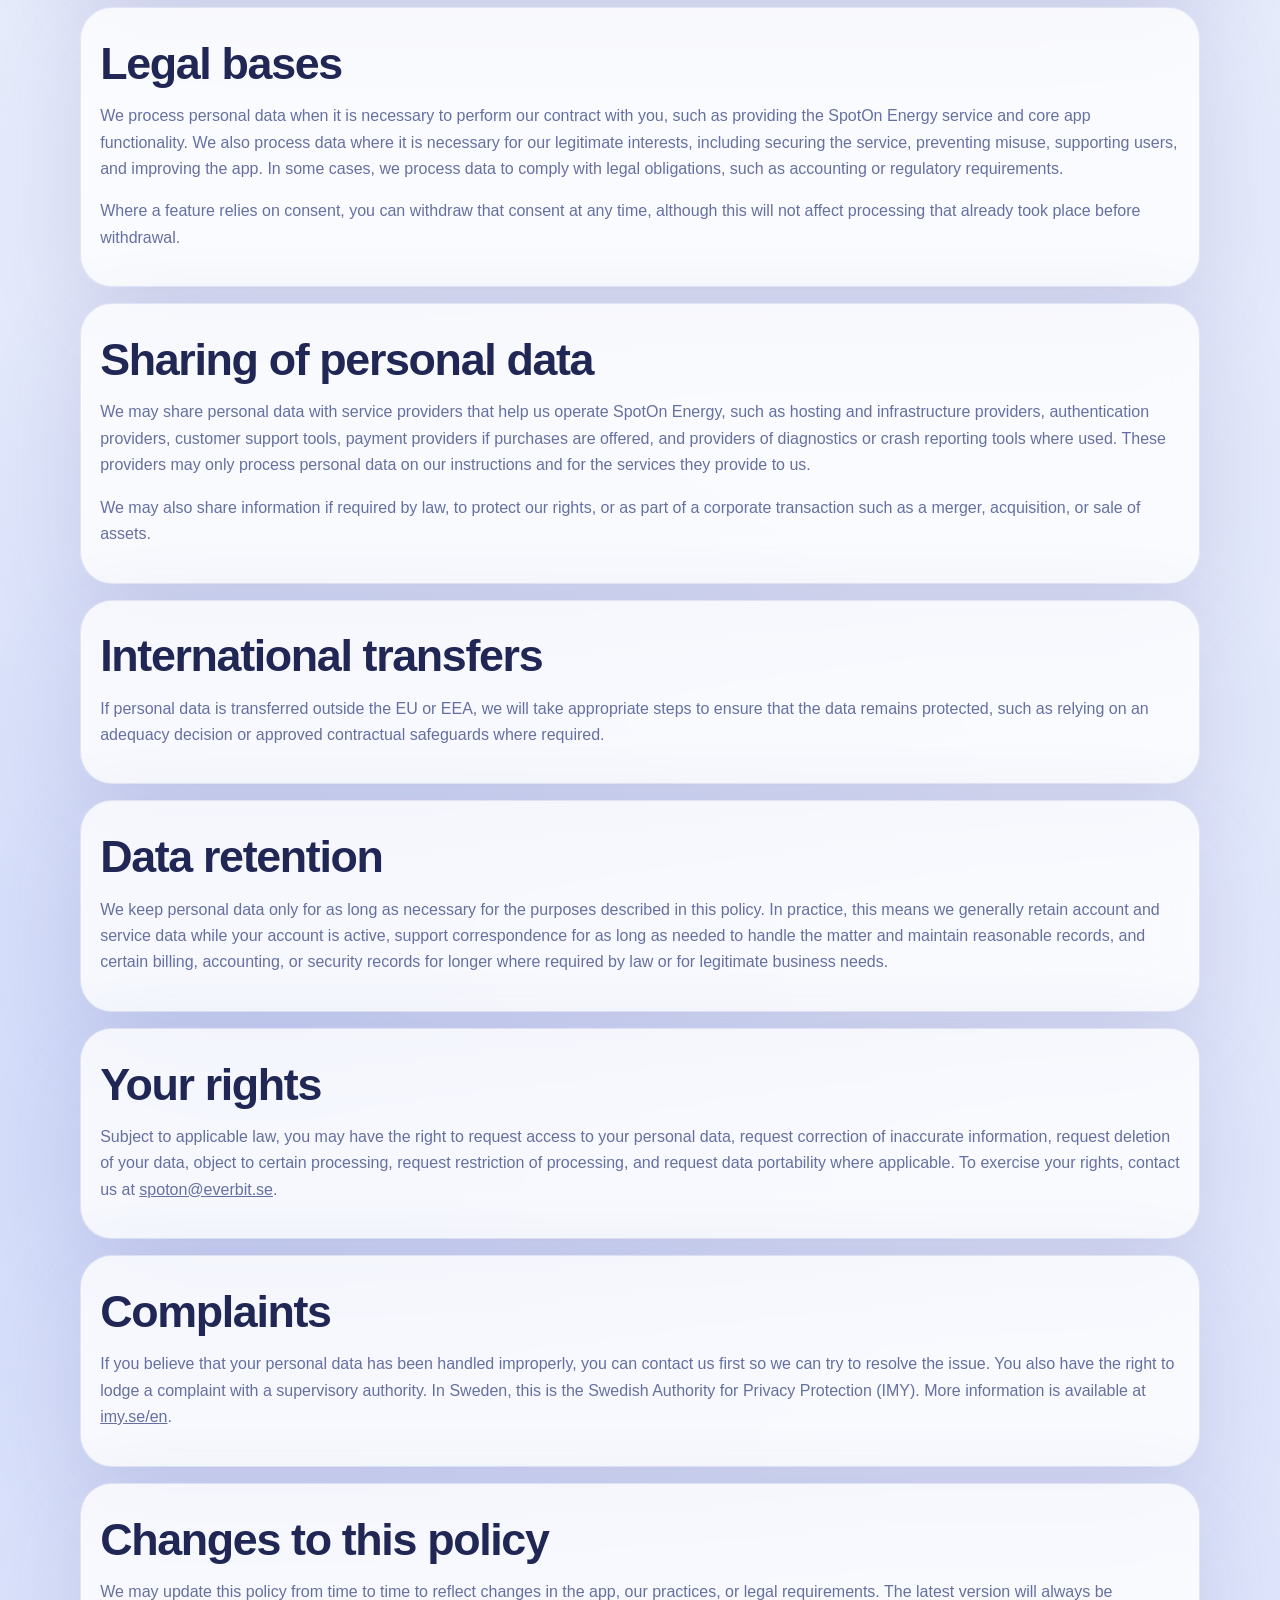
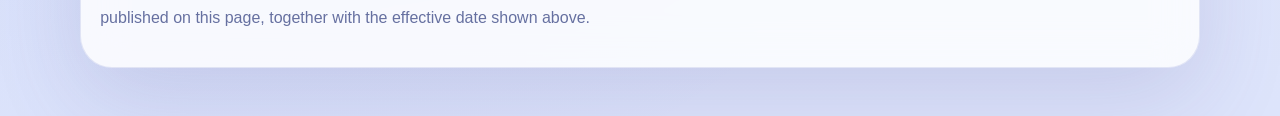
==== commit 29460b21: "Publish SpotOn Energy terms" ====
--- a/privacy/index.html
+++ b/privacy/index.html
@@ -3,8 +3,8 @@
 <head>
     <meta charset="utf-8"/>
     <meta name="viewport" content="width=device-width, initial-scale=1"/>
-    <title>SpotOn Privacy Policy</title>
-    <meta name="description" content="Privacy policy for the SpotOn app."/>
+    <title>SpotOn Energy Privacy Policy</title>
+    <meta name="description" content="Privacy policy for the SpotOn Energy app."/>
     <link rel="stylesheet" href="../styles.css"/>
     <script src="../theme.js" defer></script>
 </head>
@@ -17,10 +17,10 @@
 
     <section class="panel hero-panel">
         <p class="eyebrow">Privacy policy</p>
-        <h1>SpotOn Privacy Policy</h1>
+        <h1>SpotOn Energy Privacy Policy</h1>
         <p class="lede">
             Last updated August 23, 2026. This policy explains how Everbit AB
-            processes personal data when you use the SpotOn app, contact support,
+            processes personal data when you use the SpotOn Energy app, contact support,
             or otherwise interact with our service.
         </p>
 
@@ -40,7 +40,7 @@
         <section class="policy-card">
             <h2>Who we are</h2>
             <p class="muted">
-                Everbit AB is the controller of personal data processed through SpotOn for the purposes
+                Everbit AB is the controller of personal data processed through SpotOn Energy for the purposes
                 described in this policy. If you have questions about privacy or want to exercise your
                 rights, you can contact us at <a href="mailto:spoton@everbit.se">spoton@everbit.se</a>.
             </p>
@@ -49,7 +49,7 @@
         <section class="policy-card">
             <h2>What information we process</h2>
             <p class="muted">
-                Depending on how you use SpotOn, we may process account and contact details such as your
+                Depending on how you use SpotOn Energy, we may process account and contact details such as your
                 name, email address, and login information; app and device information such as app
                 version, operating system, device type, IP address, and diagnostic data; support
                 correspondence and attachments that you send us; and service data needed to operate the
@@ -65,7 +65,7 @@
         <section class="policy-card">
             <h2>Why we use personal data</h2>
             <p class="muted">
-                We use personal data to provide and operate SpotOn, maintain account access, sync and
+                We use personal data to provide and operate SpotOn Energy, maintain account access, sync and
                 manage app features, respond to support requests, troubleshoot and fix technical
                 problems, improve reliability and security, communicate important service information,
                 and comply with legal obligations.
@@ -79,7 +79,7 @@
             <h2>Legal bases</h2>
             <p class="muted">
                 We process personal data when it is necessary to perform our contract with you, such as
-                providing the SpotOn service and core app functionality. We also process data where it
+                providing the SpotOn Energy service and core app functionality. We also process data where it
                 is necessary for our legitimate interests, including securing the service, preventing
                 misuse, supporting users, and improving the app. In some cases, we process data to
                 comply with legal obligations, such as accounting or regulatory requirements.
@@ -93,7 +93,7 @@
         <section class="policy-card">
             <h2>Sharing of personal data</h2>
             <p class="muted">
-                We may share personal data with service providers that help us operate SpotOn, such as
+                We may share personal data with service providers that help us operate SpotOn Energy, such as
                 hosting and infrastructure providers, authentication providers, customer support tools,
                 payment providers if purchases are offered, and providers of diagnostics or crash
                 reporting tools where used. These providers may only process personal data on our
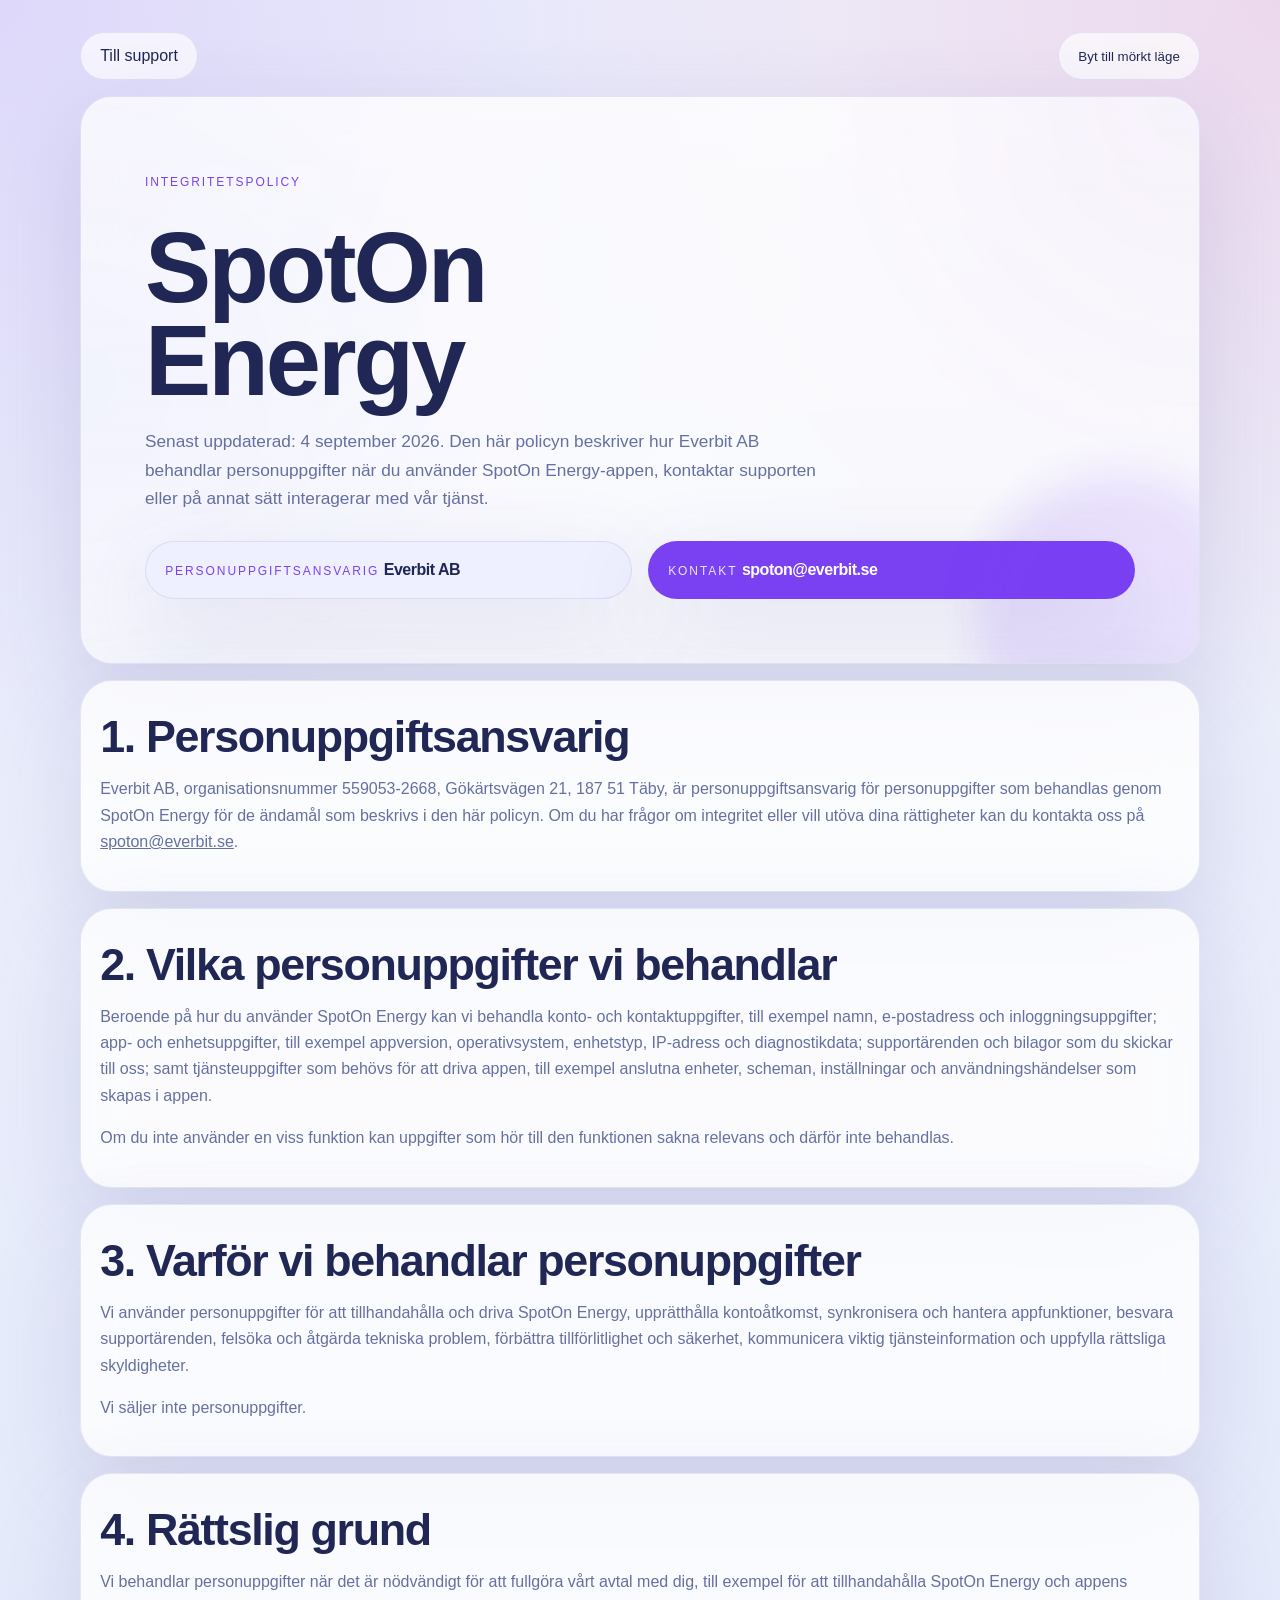
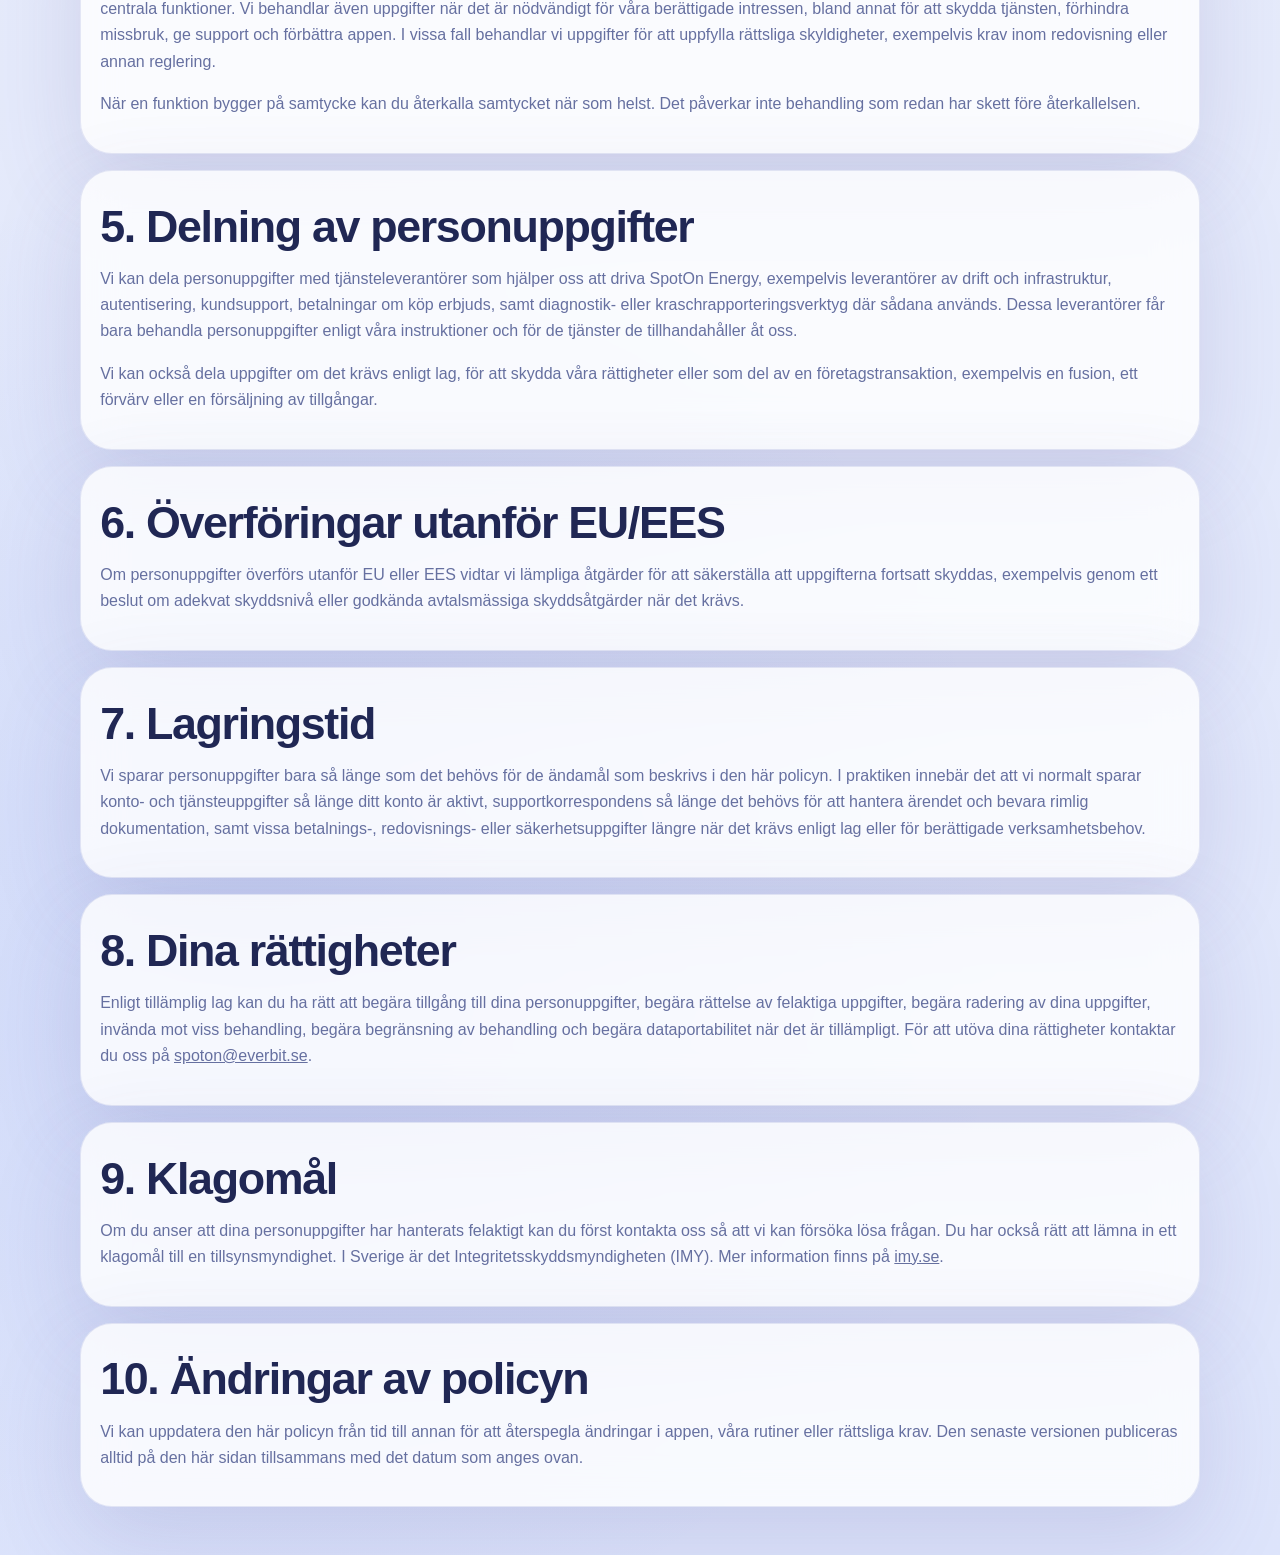
==== commit 640cf8f5: "Swedish privacy policy" ====
--- a/privacy/index.html
+++ b/privacy/index.html
@@ -1,36 +1,36 @@
 <!DOCTYPE html>
-<html lang="en">
+<html lang="sv">
 <head>
     <meta charset="utf-8"/>
     <meta name="viewport" content="width=device-width, initial-scale=1"/>
-    <title>SpotOn Energy Privacy Policy</title>
-    <meta name="description" content="Privacy policy for the SpotOn Energy app."/>
+    <title>SpotOn Energy integritetspolicy</title>
+    <meta name="description" content="Integritetspolicy för SpotOn Energy-appen."/>
     <link rel="stylesheet" href="../styles.css"/>
     <script src="../theme.js" defer></script>
 </head>
 <body>
 <main class="shell">
     <div class="topbar topbar-spread">
-        <a class="back-link" href="../support/">Back to support</a>
-        <button class="subtle-link theme-toggle" data-theme-toggle type="button">Switch theme</button>
+        <a class="back-link" href="../support/">Till support</a>
+        <button class="subtle-link theme-toggle" data-theme-toggle type="button">Byt tema</button>
     </div>
 
     <section class="panel hero-panel">
-        <p class="eyebrow">Privacy policy</p>
-        <h1>SpotOn Energy Privacy Policy</h1>
+        <p class="eyebrow">Integritetspolicy</p>
+        <h1>SpotOn Energy</h1>
         <p class="lede">
-            Last updated August 23, 2026. This policy explains how Everbit AB
-            processes personal data when you use the SpotOn Energy app, contact support,
-            or otherwise interact with our service.
+            Senast uppdaterad: 4 september 2026. Den här policyn beskriver hur Everbit AB
+            behandlar personuppgifter när du använder SpotOn Energy-appen, kontaktar supporten
+            eller på annat sätt interagerar med vår tjänst.
         </p>
 
         <div class="summary-grid">
             <section class="summary-card soft-card">
-                <span class="label">Publisher</span>
+                <span class="label">Personuppgiftsansvarig</span>
                 <strong>Everbit AB</strong>
             </section>
             <section class="summary-card gradient-card">
-                <span class="label">Privacy contact</span>
+                <span class="label">Kontakt</span>
                 <strong>spoton@everbit.se</strong>
             </section>
         </div>
@@ -38,121 +38,122 @@
 
     <div class="policy-sections">
         <section class="policy-card">
-            <h2>Who we are</h2>
+            <h2>1. Personuppgiftsansvarig</h2>
             <p class="muted">
-                Everbit AB is the controller of personal data processed through SpotOn Energy for the purposes
-                described in this policy. If you have questions about privacy or want to exercise your
-                rights, you can contact us at <a href="mailto:spoton@everbit.se">spoton@everbit.se</a>.
-            </p>
-        </section>
-
-        <section class="policy-card">
-            <h2>What information we process</h2>
-            <p class="muted">
-                Depending on how you use SpotOn Energy, we may process account and contact details such as your
-                name, email address, and login information; app and device information such as app
-                version, operating system, device type, IP address, and diagnostic data; support
-                correspondence and attachments that you send us; and service data needed to operate the
-                app, such as connected devices, schedules, settings, and usage events generated inside
-                the app.
-            </p>
-            <p class="muted">
-                If you do not use a particular feature, the related category of data may not be
-                processed.
-            </p>
-        </section>
-
-        <section class="policy-card">
-            <h2>Why we use personal data</h2>
-            <p class="muted">
-                We use personal data to provide and operate SpotOn Energy, maintain account access, sync and
-                manage app features, respond to support requests, troubleshoot and fix technical
-                problems, improve reliability and security, communicate important service information,
-                and comply with legal obligations.
-            </p>
-            <p class="muted">
-                We do not sell personal data.
-            </p>
-        </section>
-
-        <section class="policy-card">
-            <h2>Legal bases</h2>
-            <p class="muted">
-                We process personal data when it is necessary to perform our contract with you, such as
-                providing the SpotOn Energy service and core app functionality. We also process data where it
-                is necessary for our legitimate interests, including securing the service, preventing
-                misuse, supporting users, and improving the app. In some cases, we process data to
-                comply with legal obligations, such as accounting or regulatory requirements.
-            </p>
-            <p class="muted">
-                Where a feature relies on consent, you can withdraw that consent at any time, although
-                this will not affect processing that already took place before withdrawal.
-            </p>
-        </section>
-
-        <section class="policy-card">
-            <h2>Sharing of personal data</h2>
-            <p class="muted">
-                We may share personal data with service providers that help us operate SpotOn Energy, such as
-                hosting and infrastructure providers, authentication providers, customer support tools,
-                payment providers if purchases are offered, and providers of diagnostics or crash
-                reporting tools where used. These providers may only process personal data on our
-                instructions and for the services they provide to us.
-            </p>
-            <p class="muted">
-                We may also share information if required by law, to protect our rights, or as part of
-                a corporate transaction such as a merger, acquisition, or sale of assets.
-            </p>
-        </section>
-
-        <section class="policy-card">
-            <h2>International transfers</h2>
-            <p class="muted">
-                If personal data is transferred outside the EU or EEA, we will take appropriate steps
-                to ensure that the data remains protected, such as relying on an adequacy decision or
-                approved contractual safeguards where required.
-            </p>
-        </section>
-
-        <section class="policy-card">
-            <h2>Data retention</h2>
-            <p class="muted">
-                We keep personal data only for as long as necessary for the purposes described in this
-                policy. In practice, this means we generally retain account and service data while your
-                account is active, support correspondence for as long as needed to handle the matter and
-                maintain reasonable records, and certain billing, accounting, or security records for
-                longer where required by law or for legitimate business needs.
-            </p>
-        </section>
-
-        <section class="policy-card">
-            <h2>Your rights</h2>
-            <p class="muted">
-                Subject to applicable law, you may have the right to request access to your personal
-                data, request correction of inaccurate information, request deletion of your data,
-                object to certain processing, request restriction of processing, and request data
-                portability where applicable. To exercise your rights, contact us at
+                Everbit AB, organisationsnummer 559053-2668, Gökärtsvägen 21, 187 51 Täby,
+                är personuppgiftsansvarig för personuppgifter som behandlas genom SpotOn Energy
+                för de ändamål som beskrivs i den här policyn. Om du har frågor om integritet eller
+                vill utöva dina rättigheter kan du kontakta oss på
                 <a href="mailto:spoton@everbit.se">spoton@everbit.se</a>.
             </p>
         </section>
 
         <section class="policy-card">
-            <h2>Complaints</h2>
+            <h2>2. Vilka personuppgifter vi behandlar</h2>
             <p class="muted">
-                If you believe that your personal data has been handled improperly, you can contact us
-                first so we can try to resolve the issue. You also have the right to lodge a complaint
-                with a supervisory authority. In Sweden, this is the Swedish Authority for Privacy
-                Protection (IMY). More information is available at <a href="https://www.imy.se/en" target="_blank"
-                                                                      rel="noreferrer">imy.se/en</a>.
+                Beroende på hur du använder SpotOn Energy kan vi behandla konto- och kontaktuppgifter,
+                till exempel namn, e-postadress och inloggningsuppgifter; app- och enhetsuppgifter,
+                till exempel appversion, operativsystem, enhetstyp, IP-adress och diagnostikdata;
+                supportärenden och bilagor som du skickar till oss; samt tjänsteuppgifter som behövs
+                för att driva appen, till exempel anslutna enheter, scheman, inställningar och
+                användningshändelser som skapas i appen.
+            </p>
+            <p class="muted">
+                Om du inte använder en viss funktion kan uppgifter som hör till den funktionen
+                sakna relevans och därför inte behandlas.
             </p>
         </section>
 
         <section class="policy-card">
-            <h2>Changes to this policy</h2>
+            <h2>3. Varför vi behandlar personuppgifter</h2>
             <p class="muted">
-                We may update this policy from time to time to reflect changes in the app, our
-                practices, or legal requirements. The latest version will always be published on this
-                page, together with the effective date shown above.
+                Vi använder personuppgifter för att tillhandahålla och driva SpotOn Energy, upprätthålla
+                kontoåtkomst, synkronisera och hantera appfunktioner, besvara supportärenden, felsöka och
+                åtgärda tekniska problem, förbättra tillförlitlighet och säkerhet, kommunicera viktig
+                tjänsteinformation och uppfylla rättsliga skyldigheter.
+            </p>
+            <p class="muted">Vi säljer inte personuppgifter.</p>
+        </section>
+
+        <section class="policy-card">
+            <h2>4. Rättslig grund</h2>
+            <p class="muted">
+                Vi behandlar personuppgifter när det är nödvändigt för att fullgöra vårt avtal med dig,
+                till exempel för att tillhandahålla SpotOn Energy och appens centrala funktioner. Vi
+                behandlar även uppgifter när det är nödvändigt för våra berättigade intressen, bland annat
+                för att skydda tjänsten, förhindra missbruk, ge support och förbättra appen. I vissa fall
+                behandlar vi uppgifter för att uppfylla rättsliga skyldigheter, exempelvis krav inom
+                redovisning eller annan reglering.
+            </p>
+            <p class="muted">
+                När en funktion bygger på samtycke kan du återkalla samtycket när som helst. Det påverkar
+                inte behandling som redan har skett före återkallelsen.
+            </p>
+        </section>
+
+        <section class="policy-card">
+            <h2>5. Delning av personuppgifter</h2>
+            <p class="muted">
+                Vi kan dela personuppgifter med tjänsteleverantörer som hjälper oss att driva SpotOn Energy,
+                exempelvis leverantörer av drift och infrastruktur, autentisering, kundsupport, betalningar
+                om köp erbjuds, samt diagnostik- eller kraschrapporteringsverktyg där sådana används. Dessa
+                leverantörer får bara behandla personuppgifter enligt våra instruktioner och för de tjänster
+                de tillhandahåller åt oss.
+            </p>
+            <p class="muted">
+                Vi kan också dela uppgifter om det krävs enligt lag, för att skydda våra rättigheter eller
+                som del av en företagstransaktion, exempelvis en fusion, ett förvärv eller en försäljning
+                av tillgångar.
+            </p>
+        </section>
+
+        <section class="policy-card">
+            <h2>6. Överföringar utanför EU/EES</h2>
+            <p class="muted">
+                Om personuppgifter överförs utanför EU eller EES vidtar vi lämpliga åtgärder för att
+                säkerställa att uppgifterna fortsatt skyddas, exempelvis genom ett beslut om adekvat
+                skyddsnivå eller godkända avtalsmässiga skyddsåtgärder när det krävs.
+            </p>
+        </section>
+
+        <section class="policy-card">
+            <h2>7. Lagringstid</h2>
+            <p class="muted">
+                Vi sparar personuppgifter bara så länge som det behövs för de ändamål som beskrivs i den
+                här policyn. I praktiken innebär det att vi normalt sparar konto- och tjänsteuppgifter så
+                länge ditt konto är aktivt, supportkorrespondens så länge det behövs för att hantera ärendet
+                och bevara rimlig dokumentation, samt vissa betalnings-, redovisnings- eller säkerhetsuppgifter
+                längre när det krävs enligt lag eller för berättigade verksamhetsbehov.
+            </p>
+        </section>
+
+        <section class="policy-card">
+            <h2>8. Dina rättigheter</h2>
+            <p class="muted">
+                Enligt tillämplig lag kan du ha rätt att begära tillgång till dina personuppgifter, begära
+                rättelse av felaktiga uppgifter, begära radering av dina uppgifter, invända mot viss
+                behandling, begära begränsning av behandling och begära dataportabilitet när det är
+                tillämpligt. För att utöva dina rättigheter kontaktar du oss på
+                <a href="mailto:spoton@everbit.se">spoton@everbit.se</a>.
+            </p>
+        </section>
+
+        <section class="policy-card">
+            <h2>9. Klagomål</h2>
+            <p class="muted">
+                Om du anser att dina personuppgifter har hanterats felaktigt kan du först kontakta oss så
+                att vi kan försöka lösa frågan. Du har också rätt att lämna in ett klagomål till en
+                tillsynsmyndighet. I Sverige är det Integritetsskyddsmyndigheten (IMY). Mer information
+                finns på <a href="https://www.imy.se/" target="_blank" rel="noreferrer">imy.se</a>.
+            </p>
+        </section>
+
+        <section class="policy-card">
+            <h2>10. Ändringar av policyn</h2>
+            <p class="muted">
+                Vi kan uppdatera den här policyn från tid till annan för att återspegla ändringar i appen,
+                våra rutiner eller rättsliga krav. Den senaste versionen publiceras alltid på den här sidan
+                tillsammans med det datum som anges ovan.
             </p>
         </section>
     </div>
